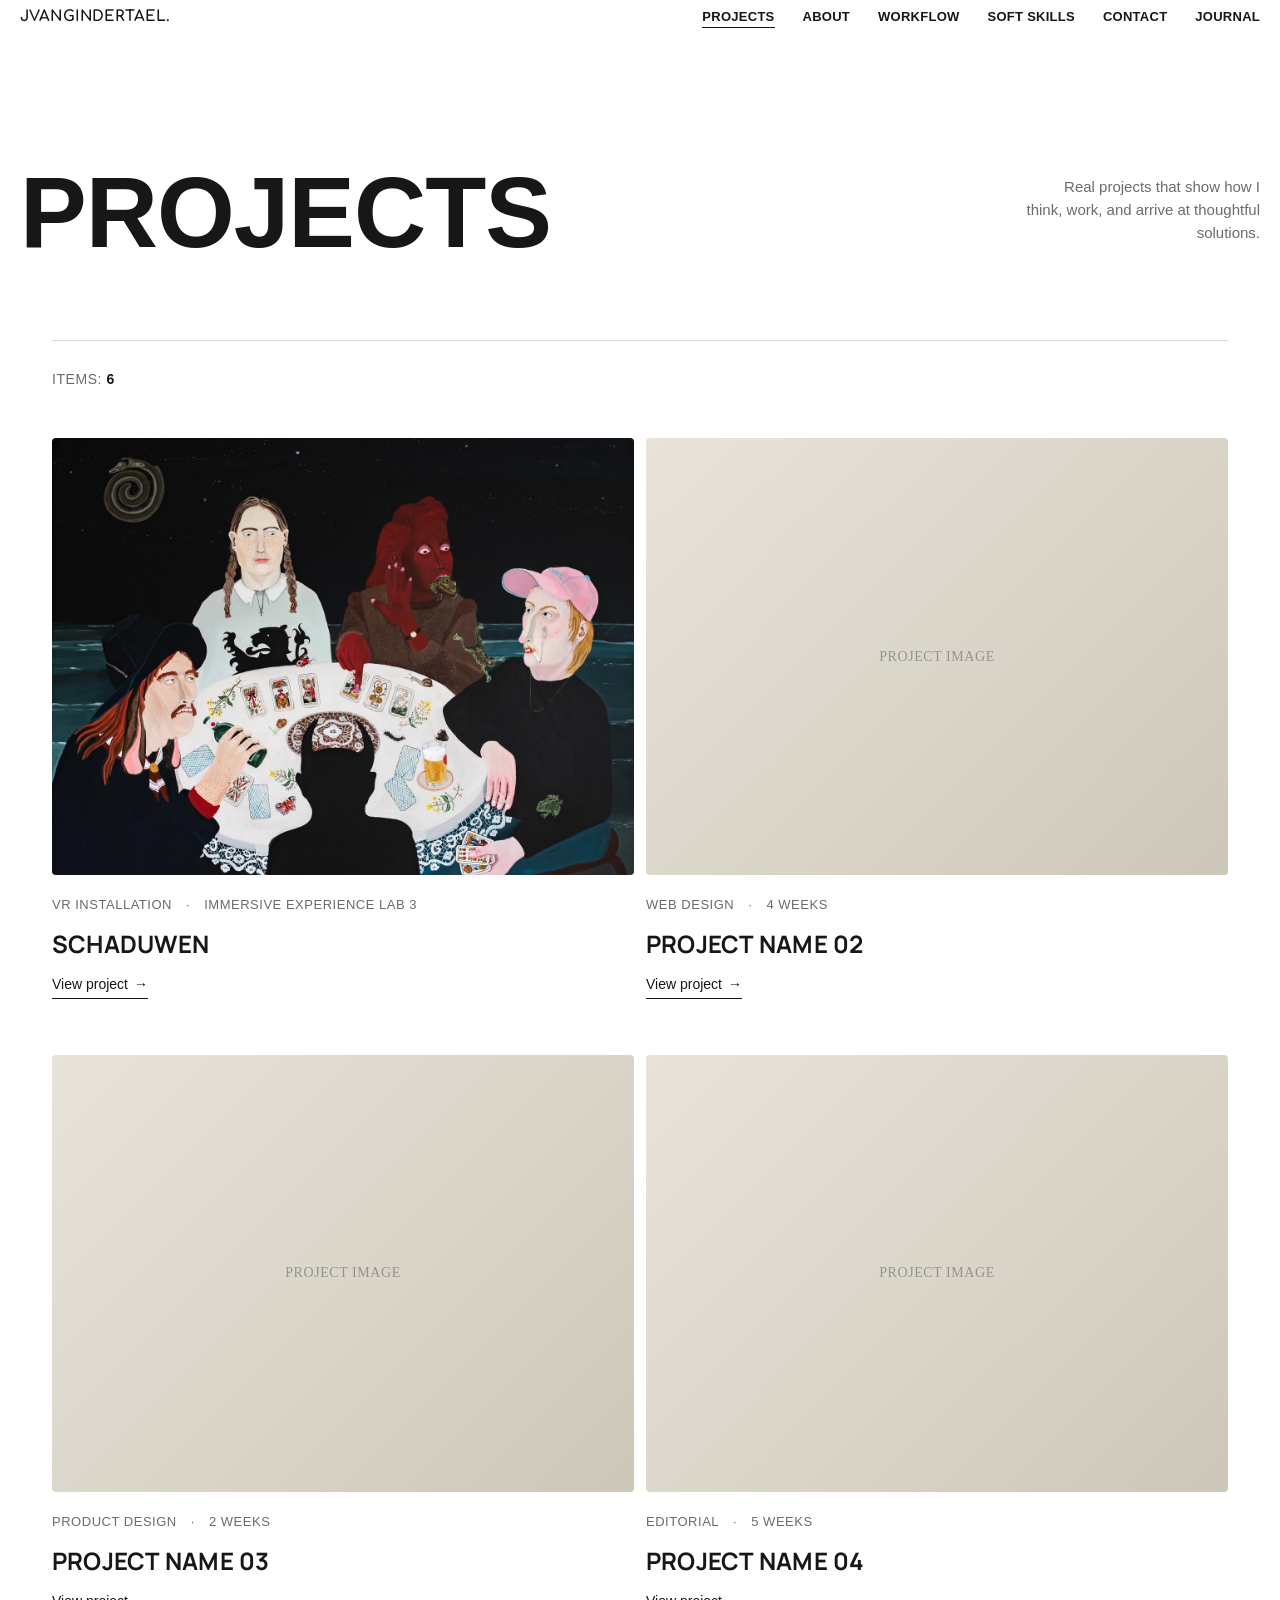
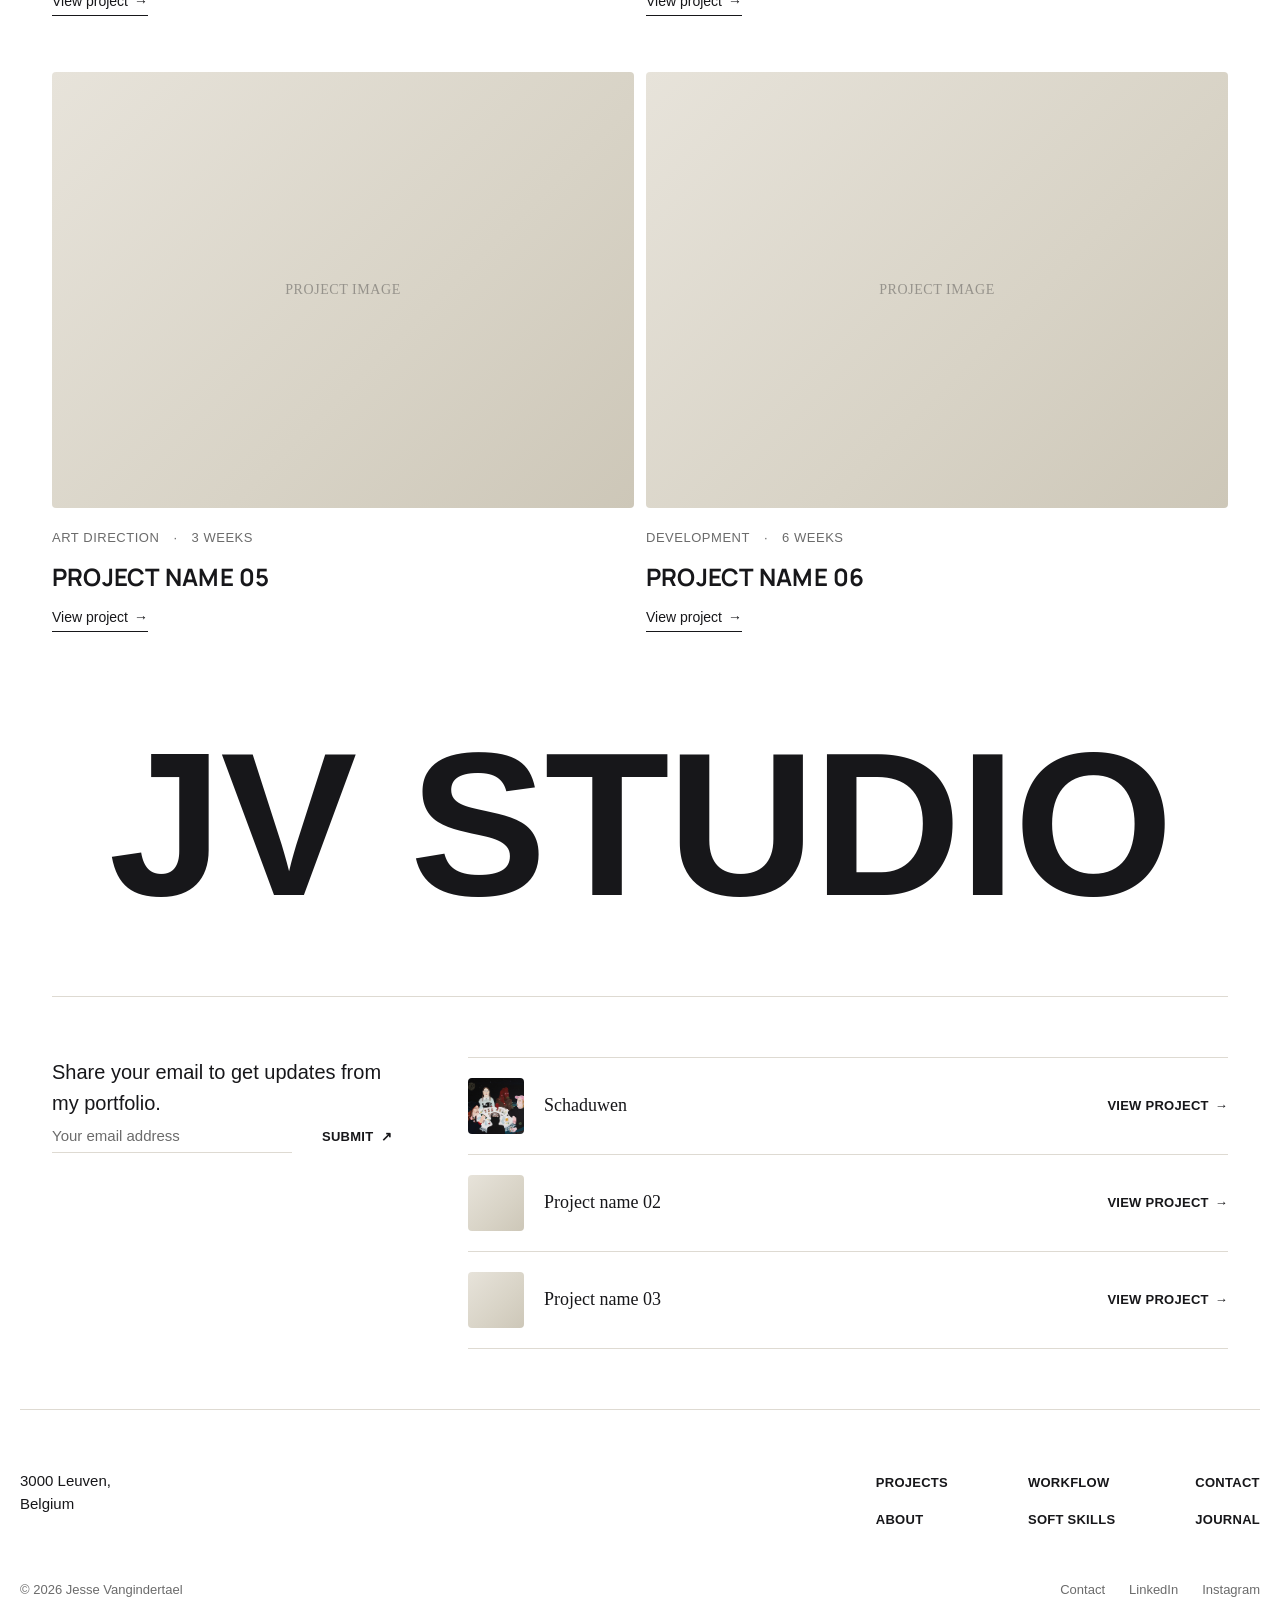
==== index.html @ 844e8ae2 "Cache-bust stylesheet link across all pages Nav, hero and the project section all already share the " ====
<!DOCTYPE html>
<html lang="en">
<head>
<meta charset="UTF-8">
<meta name="viewport" content="width=device-width, initial-scale=1.0">
<!-- Contentsquare tracking tag (heatmaps) -->
<script defer src="https://t.contentsquare.net/uxa/7b117db7269c8.js"></script>
<title>Jesse Vangindertael — Portfolio</title>
<meta name="description" content="Portfolio of Jesse Vangindertael — selected work, projects and collaborations.">
<link rel="preconnect" href="https://fonts.googleapis.com">
<link rel="preconnect" href="https://fonts.gstatic.com" crossorigin>
<link href="https://fonts.googleapis.com/css2?family=Comfortaa:wght@700&family=Manrope:wght@300;400;700&display=swap" rel="stylesheet">
<link rel="stylesheet" href="assets/css/style.css?v=2">
<link rel="icon" type="image/svg+xml" href="assets/img/favicon.svg">
</head>
<body>

<header class="site-header">
  <nav class="nav container">
    <a href="index.html" class="nav-logo">JVANGINDERTAEL.</a>
    <button class="nav-toggle" aria-label="Menu" aria-expanded="false">
      <span></span><span></span><span></span>
    </button>
    <ul class="nav-links">
      <li><a href="index.html" aria-current="page">Projects</a></li>
      <li><a href="about.html">About</a></li>
      <li><a href="workflow.html">Workflow</a></li>
      <li><a href="soft-skills.html">Soft skills</a></li>
      <li><a href="contact.html">Contact</a></li>
      <li><a href="journal.html">Journal</a></li>
    </ul>
  </nav>
</header>

<main>

  <section class="hero container">
    <div class="hero-row">
      <h1>Projects</h1>
      <p class="hero-side-text">Real projects that show how I think, work, and arrive at thoughtful solutions.</p>
    </div>
  </section>

  <section class="container">
    <div class="section-head">
      <p class="items-count">Items: <strong>6</strong></p>
    </div>

    <div class="project-grid">

      <a class="project-card" href="schaduwen.html">
        <div class="project-thumb"><img src="assets/img/projects/schaduwen.jpg" alt="Schaduwen — painting of four figures reading tarot cards at a table"><span class="project-view">View</span></div>
        <div class="project-meta"><span>VR installation</span><span>·</span><span>Immersive Experience Lab 3</span></div>
        <h3>Schaduwen</h3>
        <span class="project-link">View project</span>
      </a>

      <a class="project-card" href="#">
        <div class="project-thumb" data-label="Project image"><span class="project-view">View</span></div>
        <div class="project-meta"><span>Web design</span><span>·</span><span>4 weeks</span></div>
        <h3>Project name 02</h3>
        <span class="project-link">View project</span>
      </a>

      <a class="project-card" href="#">
        <div class="project-thumb" data-label="Project image"><span class="project-view">View</span></div>
        <div class="project-meta"><span>Product design</span><span>·</span><span>2 weeks</span></div>
        <h3>Project name 03</h3>
        <span class="project-link">View project</span>
      </a>

      <a class="project-card" href="#">
        <div class="project-thumb" data-label="Project image"><span class="project-view">View</span></div>
        <div class="project-meta"><span>Editorial</span><span>·</span><span>5 weeks</span></div>
        <h3>Project name 04</h3>
        <span class="project-link">View project</span>
      </a>

      <a class="project-card" href="#">
        <div class="project-thumb" data-label="Project image"><span class="project-view">View</span></div>
        <div class="project-meta"><span>Art direction</span><span>·</span><span>3 weeks</span></div>
        <h3>Project name 05</h3>
        <span class="project-link">View project</span>
      </a>

      <a class="project-card" href="#">
        <div class="project-thumb" data-label="Project image"><span class="project-view">View</span></div>
        <div class="project-meta"><span>Development</span><span>·</span><span>6 weeks</span></div>
        <h3>Project name 06</h3>
        <span class="project-link">View project</span>
      </a>

    </div>
  </section>

  <section class="container outro">
    <h2 class="outro-title">JV STUDIO</h2>
  </section>

  <section class="container">
    <div class="subscribe-row">
      <div class="subscribe-col">
        <p class="subscribe-text">Share your email to get updates from my portfolio.</p>
        <form class="subscribe-form">
          <input type="email" placeholder="Your email address" aria-label="Email address" required>
          <button type="submit">Submit <span aria-hidden="true">↗</span></button>
        </form>
      </div>

      <ul class="highlight-list">
        <li>
          <a href="schaduwen.html">
            <div class="highlight-thumb"><img src="assets/img/projects/schaduwen.jpg" alt="Schaduwen"></div>
            <span class="highlight-title">Schaduwen</span>
            <span class="highlight-link">View project <span aria-hidden="true">→</span></span>
          </a>
        </li>
        <li>
          <a href="#">
            <div class="highlight-thumb"></div>
            <span class="highlight-title">Project name 02</span>
            <span class="highlight-link">View project <span aria-hidden="true">→</span></span>
          </a>
        </li>
        <li>
          <a href="#">
            <div class="highlight-thumb"></div>
            <span class="highlight-title">Project name 03</span>
            <span class="highlight-link">View project <span aria-hidden="true">→</span></span>
          </a>
        </li>
      </ul>
    </div>
  </section>

</main>

<footer class="site-footer container">
  <div class="footer-top">
    <p class="address-block">3000 Leuven,<br>Belgium</p>
    <div class="footer-columns">
      <ul>
        <li><a href="index.html">Projects</a></li>
        <li><a href="about.html">About</a></li>
      </ul>
      <ul>
        <li><a href="workflow.html">Workflow</a></li>
        <li><a href="soft-skills.html">Soft skills</a></li>
      </ul>
      <ul>
        <li><a href="contact.html">Contact</a></li>
        <li><a href="journal.html">Journal</a></li>
      </ul>
    </div>
  </div>
  <div class="footer-row">
    <span>© 2026 Jesse Vangindertael</span>
    <ul class="footer-links">
      <li><a href="contact.html">Contact</a></li>
      <li><a href="#">LinkedIn</a></li>
      <li><a href="#">Instagram</a></li>
    </ul>
  </div>
</footer>

<script src="assets/js/main.js"></script>
</body>
</html>
---- assets/css/style.css ----
/* ============================================
   Jesse Vangindertael — Portfolio
   Editorial, minimal design system
   ============================================ */

:root {
  --bg: #ffffff;
  --bg-alt: #efece6;
  --fg: #17171a;
  --muted: #6b6b6b;
  --line: #dedad2;
  --accent: #c1502e;
  --container: 1240px;
  --gap: 24px;
  --serif: Georgia, 'Iowan Old Style', 'Palatino Linotype', 'Times New Roman', serif;
  --sans: -apple-system, BlinkMacSystemFont, 'Segoe UI', Roboto, Helvetica, Arial, sans-serif;
}

* { box-sizing: border-box; }

html { scroll-behavior: smooth; }

body {
  margin: 0;
  background: var(--bg);
  color: var(--fg);
  font-family: var(--sans);
  font-size: 16px;
  line-height: 1.55;
  -webkit-font-smoothing: antialiased;
}

img { max-width: 100%; display: block; }

a {
  color: inherit;
  text-decoration: none;
}

.container {
  max-width: var(--container);
  margin: 0 auto;
  padding: 0 32px;
}

/* ---------- Nav ---------- */

.site-header {
  position: sticky;
  top: 0;
  z-index: 50;
  background: rgba(255, 255, 255, 0.86);
  backdrop-filter: blur(8px);
}

.nav {
  display: flex;
  align-items: center;
  justify-content: space-between;
  padding: 4px 0 16px;
}

.nav-logo {
  font-family: 'Comfortaa', var(--sans);
  font-weight: 700;
  font-size: 15px;
  letter-spacing: 0.01em;
}

.nav-links {
  display: flex;
  gap: 28px;
  list-style: none;
  margin: 0;
  padding: 0;
}

.nav-links a {
  font-family: var(--sans);
  font-weight: 700;
  font-size: 13px;
  letter-spacing: 0.02em;
  text-transform: uppercase;
  position: relative;
  padding-bottom: 4px;
}

.nav-links a::after {
  content: '';
  position: absolute;
  left: 0;
  bottom: 0;
  width: 0;
  height: 1px;
  background: var(--fg);
  transition: width 0.25s ease;
}

.nav-links a:hover::after,
.nav-links a[aria-current="page"]::after {
  width: 100%;
}

.nav-toggle {
  display: none;
  background: none;
  border: none;
  cursor: pointer;
  padding: 8px;
}

.nav-toggle span {
  display: block;
  width: 22px;
  height: 1px;
  background: var(--fg);
  margin: 5px 0;
  transition: transform 0.25s ease, opacity 0.25s ease;
}

/* ---------- Hero ---------- */

.hero {
  padding: 120px 0 80px;
}

.hero-eyebrow {
  font-size: 13px;
  letter-spacing: 0.12em;
  text-transform: uppercase;
  color: var(--muted);
  margin: 0 0 20px;
}

.hero-row {
  display: flex;
  justify-content: space-between;
  align-items: flex-start;
  gap: 40px;
}

.hero h1 {
  font-family: var(--sans);
  font-weight: 800;
  font-size: clamp(48px, 9vw, 100px);
  line-height: 0.95;
  letter-spacing: -0.01em;
  text-transform: uppercase;
  margin: 0;
}

.hero-side-text {
  font-size: 15px;
  color: var(--muted);
  max-width: 28ch;
  text-align: right;
  margin: 10px 0 0;
  flex-shrink: 0;
}

/* ---------- Outro wordmark ---------- */

.outro {
  padding: 0 0 80px;
  text-align: center;
}

.outro-title {
  font-family: var(--sans);
  font-weight: 700;
  font-size: clamp(64px, 16vw, 230px);
  line-height: 0.9;
  letter-spacing: -0.01em;
  text-transform: uppercase;
  margin: 0;
  white-space: nowrap;
}

/* ---------- Section headings ---------- */

.section-head {
  display: flex;
  align-items: flex-end;
  justify-content: space-between;
  border-top: 1px solid var(--line);
  padding-top: 28px;
  margin: 0 0 48px;
}

.items-count {
  font-family: var(--sans);
  font-size: 14px;
  letter-spacing: 0.04em;
  text-transform: uppercase;
  color: var(--muted);
  margin: 0;
}

.items-count strong {
  color: var(--fg);
  font-weight: 700;
}

/* ---------- Project grid ---------- */

.project-grid {
  display: grid;
  grid-template-columns: repeat(2, 1fr);
  gap: 56px 12px;
  padding-bottom: 100px;
}

.project-card { display: block; }

.project-thumb {
  position: relative;
  aspect-ratio: 4 / 3;
  border-radius: 4px;
  overflow: hidden;
  background: linear-gradient(135deg, #e7e3da 0%, #d8d3c6 60%, #cdc7b8 100%);
  margin-bottom: 20px;
}

.project-thumb::after {
  content: attr(data-label);
  position: absolute;
  inset: 0;
  display: flex;
  align-items: center;
  justify-content: center;
  font-family: var(--serif);
  font-size: 14px;
  letter-spacing: 0.04em;
  color: rgba(23, 23, 26, 0.35);
  text-transform: uppercase;
  transition: opacity 0.3s ease;
}

.project-card:hover .project-thumb::after {
  opacity: 0;
}

.project-thumb img {
  width: 100%;
  height: 100%;
  object-fit: cover;
  filter: grayscale(0) blur(0px);
  transform: scale(1);
  transition: filter 0.5s ease, transform 0.6s ease;
}

.project-card:hover .project-thumb img {
  filter: grayscale(1) blur(6px);
  transform: scale(1.08);
}

.project-view {
  position: absolute;
  top: 50%;
  left: 50%;
  transform: translate(-50%, -50%);
  width: 76px;
  height: 76px;
  border-radius: 50%;
  background: #fff;
  color: var(--fg);
  display: flex;
  align-items: center;
  justify-content: center;
  font-family: var(--sans);
  font-size: 13px;
  font-weight: 400;
  letter-spacing: 0.06em;
  text-transform: uppercase;
  opacity: 0;
  transition: opacity 0.3s ease;
  pointer-events: none;
}

.project-card:hover .project-view {
  opacity: 1;
}

.project-meta {
  display: flex;
  gap: 14px;
  font-size: 13px;
  letter-spacing: 0.04em;
  text-transform: uppercase;
  color: var(--muted);
  margin-bottom: 10px;
}

.project-card h3 {
  font-family: 'Manrope', var(--sans);
  font-weight: 700;
  font-size: 24px;
  text-transform: uppercase;
  letter-spacing: 0.01em;
  margin: 0 0 10px;
}

.project-link {
  font-size: 14px;
  display: inline-flex;
  align-items: center;
  gap: 6px;
  border-bottom: 1px solid var(--fg);
  padding-bottom: 2px;
}

.project-link::after {
  content: '→';
  transition: transform 0.2s ease;
}

.project-card:hover .project-link::after { transform: translateX(4px); }

/* ---------- Buttons ---------- */

.btn {
  display: inline-flex;
  align-items: center;
  gap: 10px;
  font-size: 14px;
  letter-spacing: 0.03em;
  text-transform: uppercase;
  padding: 16px 28px;
  border: 1px solid var(--fg);
  border-radius: 999px;
  transition: background 0.2s ease, color 0.2s ease;
}

.btn:hover {
  background: var(--fg);
  color: var(--bg);
}

/* ---------- About page ---------- */

.about-grid {
  display: grid;
  grid-template-columns: 0.8fr 1.2fr;
  gap: 64px;
  padding: 80px 0 100px;
  align-items: start;
}

.about-photo {
  aspect-ratio: 3 / 4;
  border-radius: 4px;
  background: linear-gradient(160deg, #e7e3da 0%, #cdc7b8 100%);
  position: relative;
}

.about-photo::after {
  content: 'Portrait';
  position: absolute;
  inset: 0;
  display: flex;
  align-items: center;
  justify-content: center;
  font-family: var(--serif);
  color: rgba(23, 23, 26, 0.35);
  text-transform: uppercase;
  font-size: 14px;
  letter-spacing: 0.04em;
}

.about-copy h1 {
  font-family: var(--serif);
  font-weight: 400;
  font-size: clamp(32px, 4vw, 46px);
  margin: 0 0 24px;
}

.about-copy p {
  color: var(--muted);
  font-size: 17px;
  max-width: 58ch;
  margin: 0 0 20px;
}

.tag-list {
  display: flex;
  flex-wrap: wrap;
  gap: 10px;
  margin: 32px 0 0;
  padding: 0;
  list-style: none;
}

.tag-list li {
  font-size: 13px;
  letter-spacing: 0.03em;
  text-transform: uppercase;
  border: 1px solid var(--line);
  border-radius: 999px;
  padding: 8px 16px;
  color: var(--muted);
}

/* ---------- Contact page ---------- */

.contact-hero {
  padding: 120px 0 60px;
  border-bottom: 1px solid var(--line);
}

.contact-hero h1 {
  font-family: var(--serif);
  font-weight: 400;
  font-size: clamp(36px, 5vw, 64px);
  margin: 0 0 24px;
  max-width: 18ch;
}

.contact-email {
  font-family: var(--serif);
  font-size: clamp(24px, 3vw, 34px);
  border-bottom: 1px solid var(--fg);
  padding-bottom: 6px;
}

.contact-grid {
  display: grid;
  grid-template-columns: repeat(3, 1fr);
  gap: 40px;
  padding: 60px 0 100px;
}

.contact-block h4 {
  font-size: 13px;
  letter-spacing: 0.08em;
  text-transform: uppercase;
  color: var(--muted);
  margin: 0 0 14px;
}

.contact-block p,
.contact-block a {
  display: block;
  font-size: 16px;
  margin: 0 0 6px;
}

.contact-block a:hover { color: var(--accent); }

/* ---------- Generic content page ---------- */

.page-hero {
  padding: 120px 0 60px;
  border-bottom: 1px solid var(--line);
}

.page-hero h1 {
  font-family: var(--serif);
  font-weight: 400;
  font-size: clamp(36px, 5vw, 64px);
  margin: 0 0 20px;
  max-width: 18ch;
}

.page-intro {
  color: var(--muted);
  font-size: 17px;
  max-width: 60ch;
  margin: 0;
}

.page-body {
  padding: 60px 0 100px;
}

.page-body p {
  color: var(--muted);
  font-size: 17px;
  max-width: 58ch;
  margin: 0 0 20px;
}

.journal-list {
  list-style: none;
  margin: 40px 0 0;
  padding: 0;
}

.journal-list li {
  border-top: 1px solid var(--line);
  padding: 28px 0;
}

.journal-list li:last-child {
  border-bottom: 1px solid var(--line);
}

.journal-date {
  display: block;
  font-size: 13px;
  letter-spacing: 0.02em;
  text-transform: uppercase;
  color: var(--muted);
  margin-bottom: 8px;
}

.journal-entry-title {
  font-family: var(--serif);
  font-weight: 400;
  font-size: 20px;
  margin: 0 0 8px;
}

.journal-entry-text {
  color: var(--muted);
  font-size: 15px;
  max-width: 60ch;
  margin: 0;
}

/* ---------- Project detail page ---------- */

.project-detail-hero {
  padding: 120px 0 40px;
}

.project-back {
  display: inline-flex;
  align-items: center;
  gap: 6px;
  font-size: 13px;
  font-weight: 700;
  letter-spacing: 0.02em;
  text-transform: uppercase;
  color: var(--muted);
  margin-bottom: 32px;
}

.project-back:hover { color: var(--accent); }

.project-detail-hero h1 {
  font-family: var(--sans);
  font-weight: 800;
  text-transform: uppercase;
  letter-spacing: -0.01em;
  font-size: clamp(48px, 8vw, 96px);
  line-height: 0.95;
  margin: 0 0 20px;
  max-width: 18ch;
}

.project-detail-meta {
  display: flex;
  flex-wrap: wrap;
  gap: 14px;
  font-size: 13px;
  letter-spacing: 0.04em;
  text-transform: uppercase;
  color: var(--muted);
  margin-bottom: 24px;
}

.project-detail-intro {
  color: var(--muted);
  font-size: 17px;
  max-width: 62ch;
  margin: 0;
}

.video-section {
  padding: 0 0 100px;
}

.video-split {
  display: grid;
  grid-template-columns: 1fr 1fr;
  grid-template-areas:
    "video quote"
    "caption .";
  column-gap: 64px;
  row-gap: 20px;
}

.video-quote {
  grid-area: quote;
  display: flex;
  align-items: center;
  margin: 0;
  padding: 0;
  border: none;
}

.video-quote p {
  margin: 0;
  font-family: var(--sans);
  font-weight: 700;
  font-size: clamp(34px, 5.6vw, 84px);
  line-height: 1.08;
  letter-spacing: -0.01em;
  color: var(--fg);
}

.project-video {
  grid-area: video;
  position: relative;
  border-radius: 4px;
  overflow: hidden;
  background: #000;
}

.project-video video {
  width: 100%;
  display: block;
}

.video-caption {
  grid-area: caption;
  font-size: 13px;
  color: var(--muted);
  margin: 0;
  text-align: left;
}

/* ---------- Project process steps ---------- */

.process {
  padding: 100px 0 140px;
}

.process-eyebrow {
  font-size: 14px;
  letter-spacing: 0.12em;
  text-transform: uppercase;
  color: var(--muted);
  margin: 0 0 64px;
}

.process-grid {
  display: grid;
  grid-template-columns: repeat(5, 1fr);
}

.process-step {
  display: block;
  position: relative;
  padding: 56px 64px 70px 28px;
  border-right: 1px solid var(--line);
  color: var(--fg);
}

.process-step:last-child {
  border-right: none;
}

.process-number {
  display: block;
  font-family: var(--sans);
  font-weight: 800;
  font-size: 48px;
  color: var(--fg);
  line-height: 1;
  margin-bottom: 32px;
}

.process-step h3 {
  position: absolute;
  top: 56px;
  right: 14px;
  transform: rotate(180deg);
  writing-mode: vertical-rl;
  font-family: 'Manrope', var(--sans);
  font-weight: 300;
  font-size: 36px;
  letter-spacing: 0;
  white-space: nowrap;
  margin: 0;
}

.process-thumb {
  position: relative;
  width: 100%;
  margin: 0 auto;
  aspect-ratio: 4 / 3;
  border-radius: 4px;
  overflow: hidden;
  background: var(--line);
  opacity: 0;
  transition: opacity 0.3s ease;
}

.process-step:hover .process-thumb,
.process-step:focus-within .process-thumb {
  opacity: 1;
}

.process-thumb img {
  width: 100%;
  height: 100%;
  object-fit: cover;
  display: block;
}

.process-explain {
  display: flex;
  align-items: flex-end;
  height: 400px;
  overflow: hidden;
  padding-bottom: 28px;
  opacity: 0;
  transition: opacity 0.25s ease;
}

.process-explain p {
  margin: 0;
  font-size: 14px;
  line-height: 1.55;
  color: var(--fg);
}

.process-step:hover .process-explain,
.process-step:focus-within .process-explain {
  opacity: 1;
}

.process-number { transition: transform 0.2s ease; }
.process-step:hover .process-number { transform: translateX(4px); }

/* ---------- Footer ---------- */

.subscribe-row {
  border-top: 1px solid var(--line);
  padding: 60px 0;
  display: flex;
  flex-wrap: wrap;
  align-items: flex-start;
  justify-content: space-between;
  gap: 48px;
}

.subscribe-col {
  display: flex;
  flex-direction: column;
  min-width: 260px;
}

.address-block {
  font-size: 15px;
  color: var(--fg);
  line-height: 1.5;
  margin: 0;
}

.highlight-list {
  list-style: none;
  margin: 0;
  padding: 0;
  flex: 1;
  min-width: 320px;
  max-width: 760px;
}

.highlight-list li {
  border-top: 1px solid var(--line);
}

.highlight-list li:last-child {
  border-bottom: 1px solid var(--line);
}

.highlight-list a {
  display: flex;
  align-items: center;
  gap: 20px;
  padding: 20px 0;
}

.highlight-thumb {
  width: 56px;
  height: 56px;
  flex-shrink: 0;
  border-radius: 4px;
  background: linear-gradient(135deg, #e7e3da 0%, #d8d3c6 60%, #cdc7b8 100%);
  overflow: hidden;
}

.highlight-thumb img {
  width: 100%;
  height: 100%;
  object-fit: cover;
  display: block;
}

.highlight-title {
  font-family: var(--serif);
  font-size: 18px;
  flex: 1;
}

.highlight-link {
  font-size: 13px;
  font-weight: 700;
  letter-spacing: 0.02em;
  text-transform: uppercase;
  display: inline-flex;
  align-items: center;
  gap: 6px;
  white-space: nowrap;
}

.highlight-list a:hover .highlight-link { color: var(--accent); }

.subscribe-text {
  font-size: 20px;
  max-width: 32ch;
  margin: 0;
}

.subscribe-form {
  display: flex;
  align-items: center;
  gap: 24px;
}

.subscribe-form input {
  font-family: var(--sans);
  font-size: 15px;
  border: none;
  border-bottom: 1px solid var(--line);
  background: transparent;
  padding: 8px 0;
  width: 240px;
  outline: none;
}

.subscribe-form input::placeholder {
  color: var(--muted);
}

.subscribe-form input:focus {
  border-bottom-color: var(--fg);
}

.subscribe-form button {
  display: inline-flex;
  align-items: center;
  gap: 8px;
  font-family: var(--sans);
  font-weight: 700;
  font-size: 13px;
  letter-spacing: 0.02em;
  text-transform: uppercase;
  background: none;
  border: none;
  cursor: pointer;
  color: var(--fg);
  white-space: nowrap;
}

.site-footer {
  border-top: 1px solid var(--line);
  padding: 60px 0 40px;
}

.footer-top {
  display: flex;
  flex-wrap: wrap;
  justify-content: space-between;
  align-items: flex-start;
  gap: 48px;
  margin-bottom: 48px;
}

.footer-columns {
  display: grid;
  grid-template-columns: repeat(3, auto);
  gap: 16px 80px;
}

.footer-columns ul {
  list-style: none;
  margin: 0;
  padding: 0;
  display: flex;
  flex-direction: column;
  gap: 12px;
}

.footer-columns a {
  font-size: 13px;
  font-weight: 700;
  letter-spacing: 0.02em;
  text-transform: uppercase;
}

.footer-columns a:hover {
  color: var(--accent);
}

.footer-row {
  display: flex;
  align-items: center;
  justify-content: space-between;
  font-size: 13px;
  color: var(--muted);
}

.footer-links {
  display: flex;
  gap: 24px;
  list-style: none;
  margin: 0;
  padding: 0;
}

/* ---------- Responsive ---------- */

@media (max-width: 860px) {
  .nav-links { 
    position: fixed;
    top: 121px;
    left: 0;
    right: 0;
    background: var(--bg);
    flex-direction: column;
    gap: 0;
    border-bottom: 1px solid var(--line);
    max-height: 0;
    overflow: hidden;
    transition: max-height 0.3s ease;
  }

  .nav-links.open { max-height: 600px; }

  .nav-links li { border-top: 1px solid var(--line); }
  .nav-links li:first-child { border-top: none; }
  .nav-links a { display: block; padding: 18px 32px; }
  .nav-links a::after { display: none; }

  .nav-toggle { display: block; }

  .hero-row { flex-direction: column; align-items: flex-start; gap: 16px; }
  .hero-side-text { text-align: left; max-width: 100%; margin-top: 0; }

  .project-grid { grid-template-columns: 1fr; gap: 48px; }

  .subscribe-row { flex-direction: column; align-items: flex-start; }
  .subscribe-form { width: 100%; }
  .subscribe-form input { flex: 1; width: auto; }
  .highlight-list { width: 100%; max-width: none; }

  .footer-top { flex-direction: column; gap: 24px; }
  .footer-columns { grid-template-columns: repeat(2, auto); gap: 24px 48px; }
  .about-grid { grid-template-columns: 1fr; gap: 40px; }
  .process-grid { grid-template-columns: repeat(2, 1fr); border-top: none; column-gap: 32px; row-gap: 48px; }
  .video-split {
    grid-template-columns: 1fr;
    grid-template-areas: "video" "quote" "caption";
    gap: 24px;
  }
  .video-quote p { font-size: clamp(24px, 6vw, 36px); }
  .process-step { border-right: none; border-top: 1px solid var(--line); padding: 40px 0 0; margin-bottom: 0; }
  .process-step h3 {
    position: static;
    writing-mode: horizontal-tb;
    transform: none;
    font-size: 18px;
    margin: 0 0 4px;
  }
  .process-number { margin-bottom: 12px; }
  .process-explain { height: auto; min-height: 0; overflow: visible; opacity: 1; padding-bottom: 12px; }
  .contact-grid { grid-template-columns: 1fr 1fr; }
  .footer-row { flex-direction: column; gap: 16px; align-items: flex-start; }
}

@media (max-width: 560px) {
  .contact-grid { grid-template-columns: 1fr; }
  .hero { padding: 100px 0 60px; }
  .process-grid { grid-template-columns: 1fr; }
}
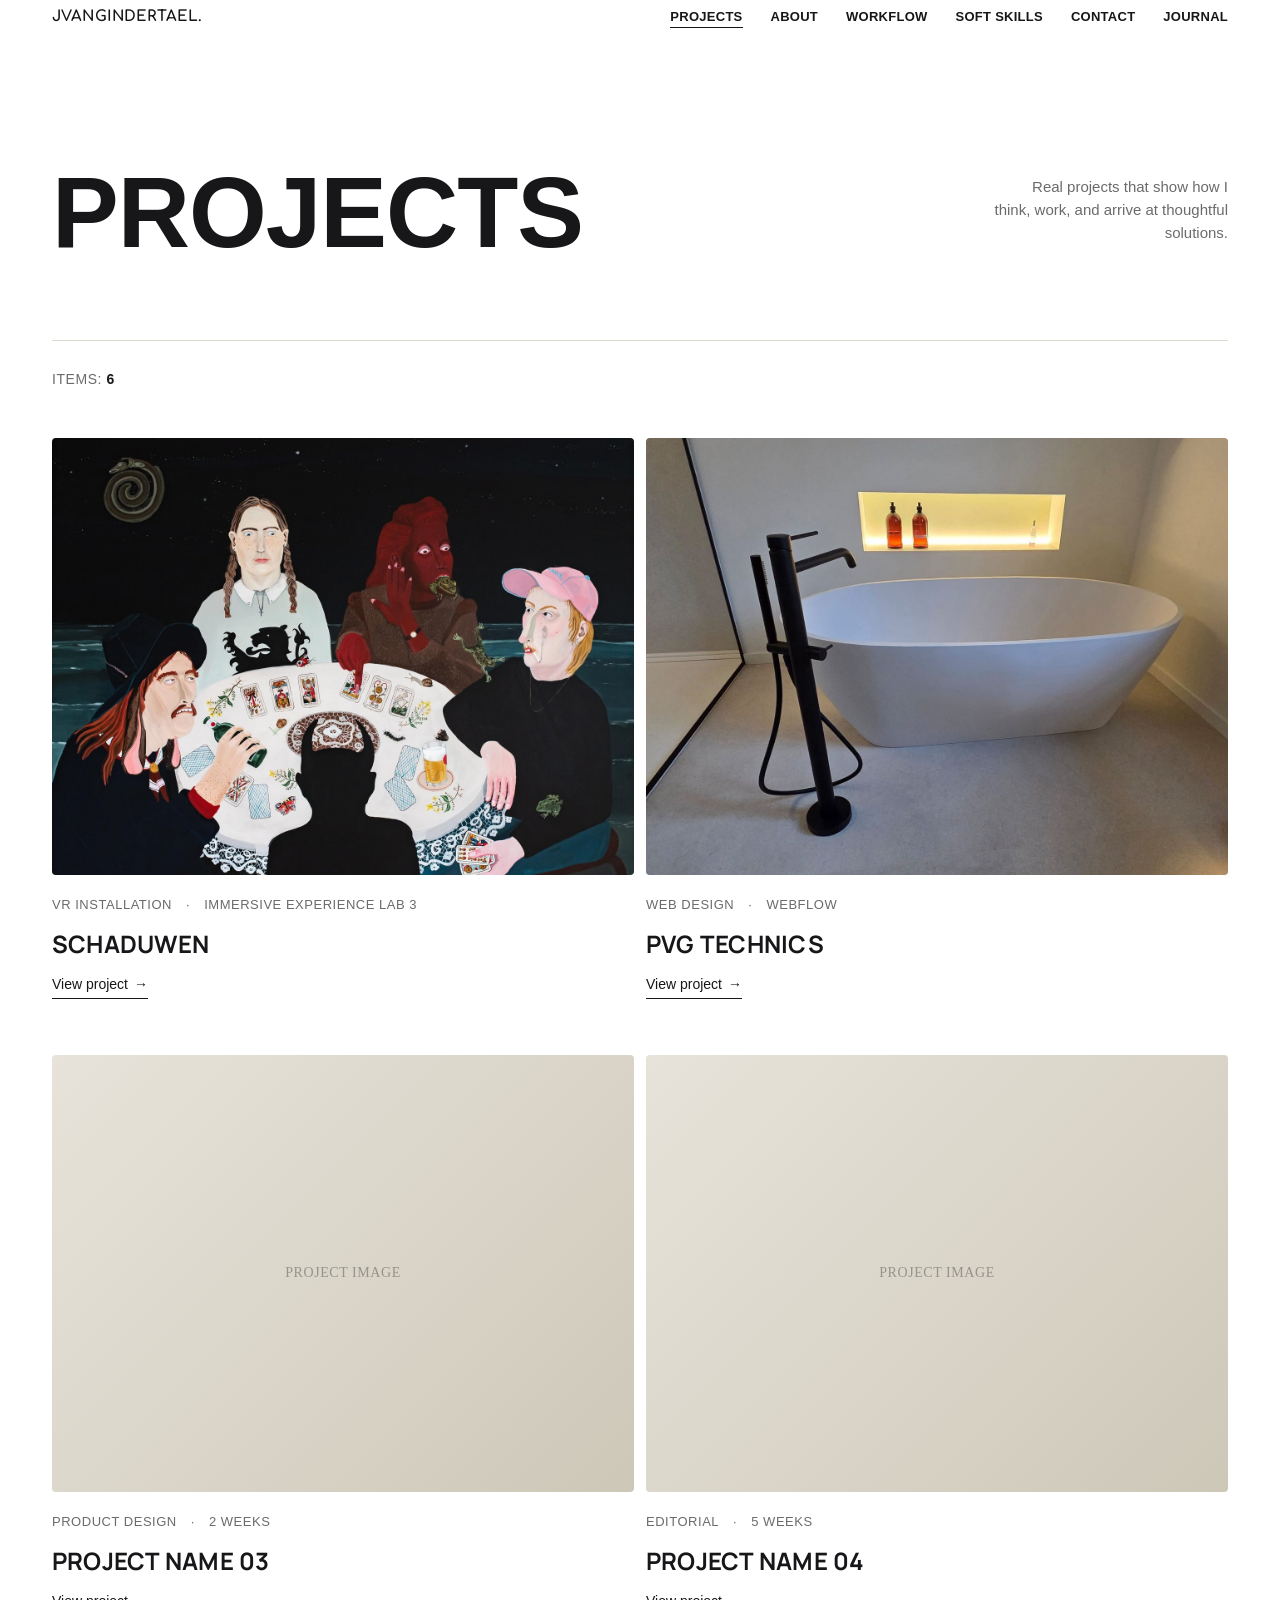
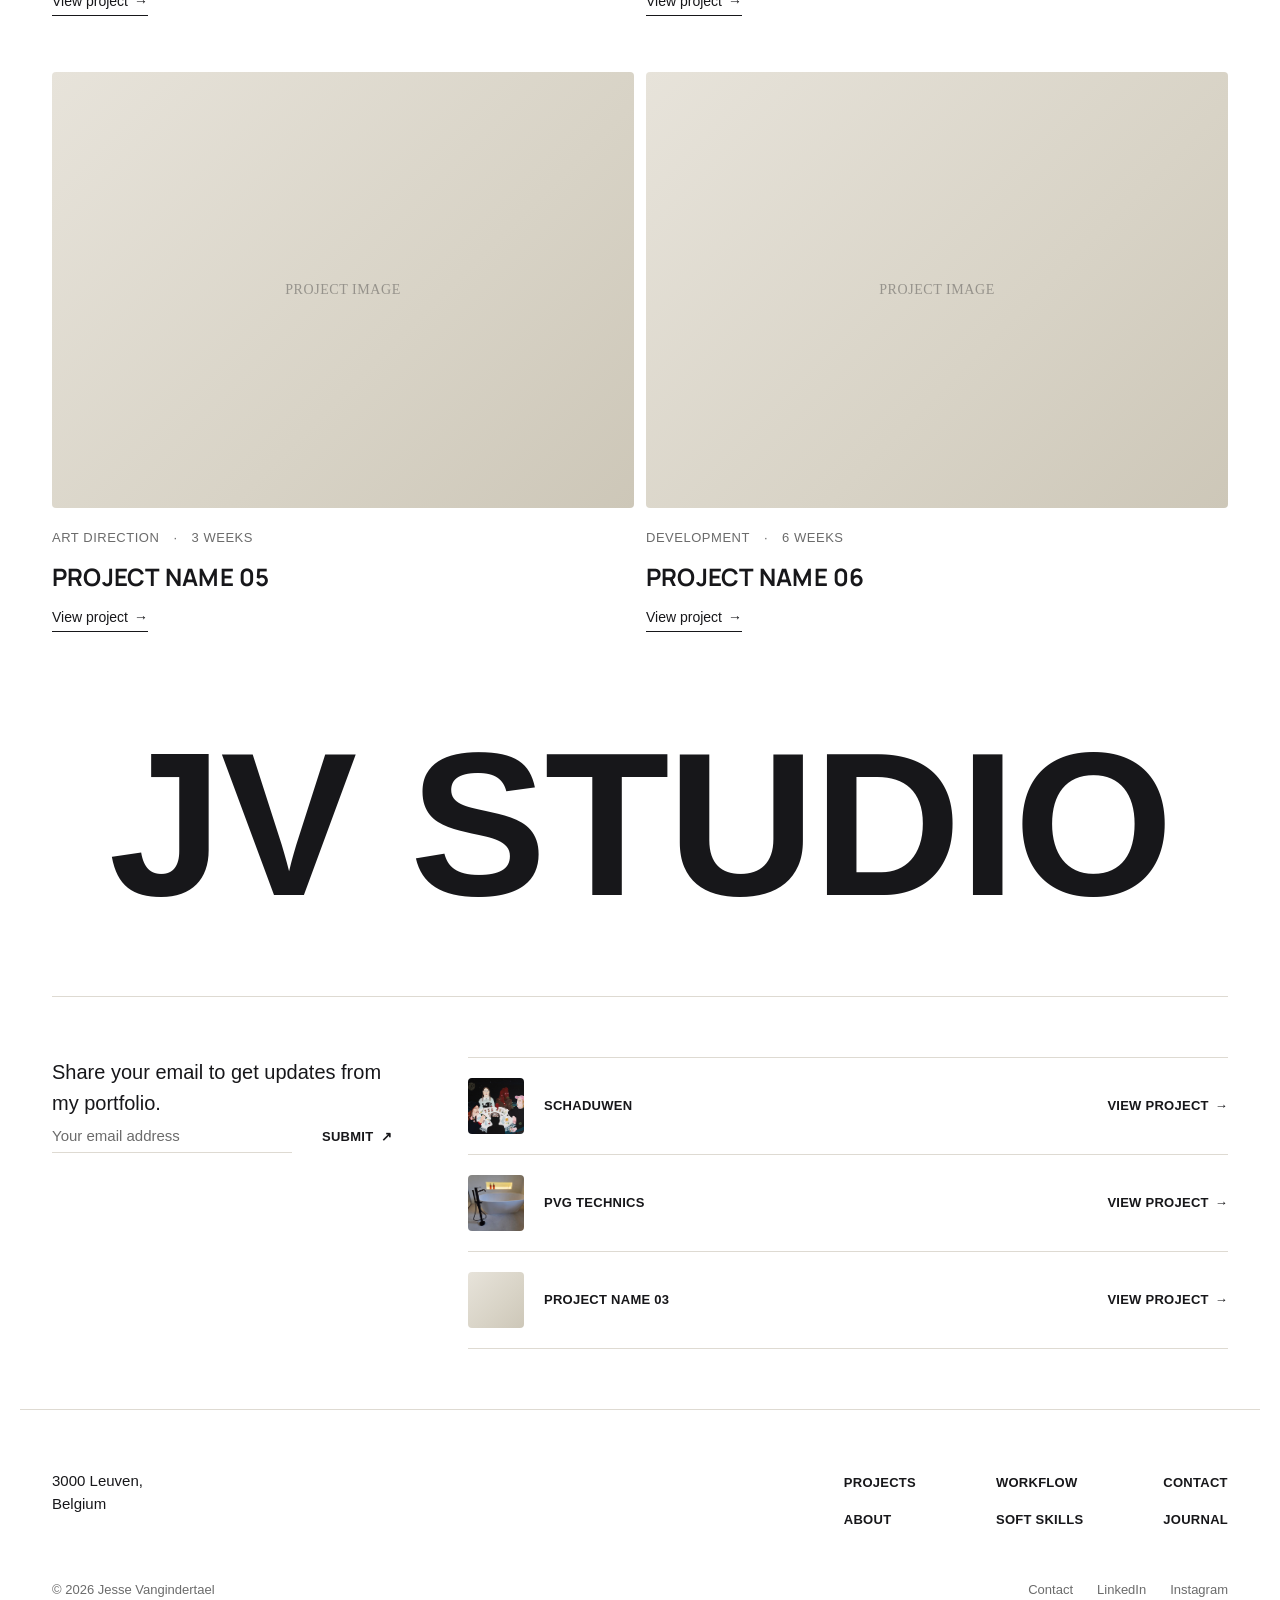
==== commit 43268d4c: "Add PVG Technics project page Second portfolio project: the Webflow website I designed and built for" ====
--- a/index.html
+++ b/index.html
@@ -55,10 +55,10 @@
         <span class="project-link">View project</span>
       </a>
 
-      <a class="project-card" href="#">
-        <div class="project-thumb" data-label="Project image"><span class="project-view">View</span></div>
-        <div class="project-meta"><span>Web design</span><span>·</span><span>4 weeks</span></div>
-        <h3>Project name 02</h3>
+      <a class="project-card" href="pvg-technics.html">
+        <div class="project-thumb"><img src="assets/img/projects/pvg-hero.jpg" alt="PVG Technics — bathroom renovation with freestanding bathtub"><span class="project-view">View</span></div>
+        <div class="project-meta"><span>Web design</span><span>·</span><span>Webflow</span></div>
+        <h3>PVG Technics</h3>
         <span class="project-link">View project</span>
       </a>
 
@@ -116,9 +116,9 @@
           </a>
         </li>
         <li>
-          <a href="#">
-            <div class="highlight-thumb"></div>
-            <span class="highlight-title">Project name 02</span>
+          <a href="pvg-technics.html">
+            <div class="highlight-thumb"><img src="assets/img/projects/pvg-hero.jpg" alt="PVG Technics"></div>
+            <span class="highlight-title">PVG Technics</span>
             <span class="highlight-link">View project <span aria-hidden="true">→</span></span>
           </a>
         </li>
--- a/assets/css/style.css
+++ b/assets/css/style.css
@@ -57,7 +57,8 @@
   display: flex;
   align-items: center;
   justify-content: space-between;
-  padding: 4px 0 16px;
+  padding-top: 4px;
+  padding-bottom: 16px;
 }
 
 .nav-logo {
@@ -121,7 +122,8 @@
 /* ---------- Hero ---------- */
 
 .hero {
-  padding: 120px 0 80px;
+  padding-top: 120px;
+  padding-bottom: 80px;
 }
 
 .hero-eyebrow {
@@ -161,7 +163,7 @@
 /* ---------- Outro wordmark ---------- */
 
 .outro {
-  padding: 0 0 80px;
+  padding-bottom: 80px;
   text-align: center;
 }
 
@@ -403,7 +405,8 @@
 /* ---------- Contact page ---------- */
 
 .contact-hero {
-  padding: 120px 0 60px;
+  padding-top: 120px;
+  padding-bottom: 60px;
   border-bottom: 1px solid var(--line);
 }
 
@@ -449,7 +452,8 @@
 /* ---------- Generic content page ---------- */
 
 .page-hero {
-  padding: 120px 0 60px;
+  padding-top: 120px;
+  padding-bottom: 60px;
   border-bottom: 1px solid var(--line);
 }
 
@@ -469,7 +473,8 @@
 }
 
 .page-body {
-  padding: 60px 0 100px;
+  padding-top: 60px;
+  padding-bottom: 100px;
 }
 
 .page-body p {
@@ -520,7 +525,8 @@
 /* ---------- Project detail page ---------- */
 
 .project-detail-hero {
-  padding: 120px 0 40px;
+  padding-top: 120px;
+  padding-bottom: 40px;
 }
 
 .project-back {
@@ -567,7 +573,7 @@
 }
 
 .video-section {
-  padding: 0 0 100px;
+  padding-bottom: 100px;
 }
 
 .video-split {
@@ -607,7 +613,8 @@
   background: #000;
 }
 
-.project-video video {
+.project-video video,
+.project-video img {
   width: 100%;
   display: block;
 }
@@ -620,10 +627,21 @@
   text-align: left;
 }
 
+.video-caption a {
+  color: inherit;
+  text-decoration: underline;
+  text-underline-offset: 2px;
+}
+
+.video-caption a:hover {
+  color: var(--fg);
+}
+
 /* ---------- Project process steps ---------- */
 
 .process {
-  padding: 100px 0 140px;
+  padding-top: 100px;
+  padding-bottom: 140px;
 }
 
 .process-eyebrow {
@@ -790,8 +808,11 @@
 }
 
 .highlight-title {
-  font-family: var(--serif);
-  font-size: 18px;
+  font-family: var(--sans);
+  font-weight: 700;
+  text-transform: uppercase;
+  font-size: 13px;
+  letter-spacing: 0.02em;
   flex: 1;
 }
 
@@ -857,7 +878,8 @@
 
 .site-footer {
   border-top: 1px solid var(--line);
-  padding: 60px 0 40px;
+  padding-top: 60px;
+  padding-bottom: 40px;
 }
 
 .footer-top {
@@ -973,6 +995,6 @@
 
 @media (max-width: 560px) {
   .contact-grid { grid-template-columns: 1fr; }
-  .hero { padding: 100px 0 60px; }
+  .hero { padding-top: 100px; padding-bottom: 60px; }
   .process-grid { grid-template-columns: 1fr; }
 }
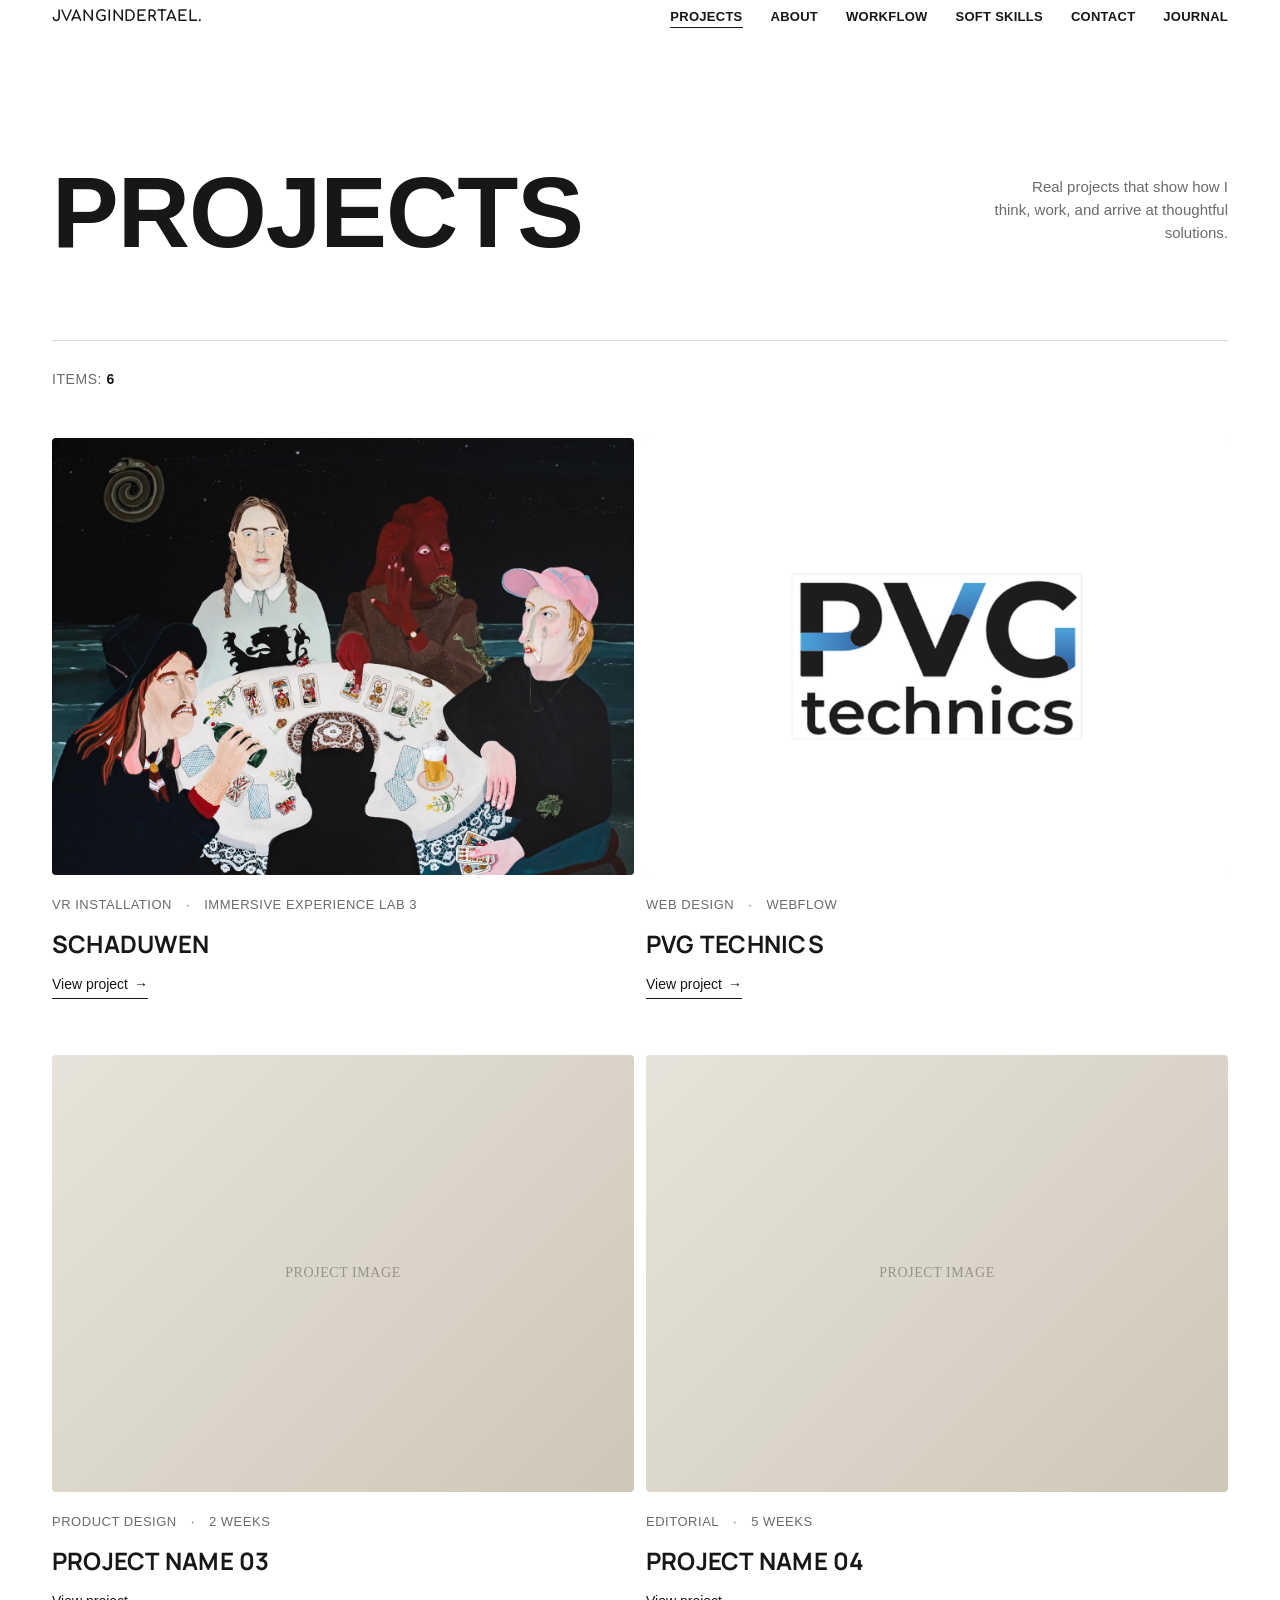
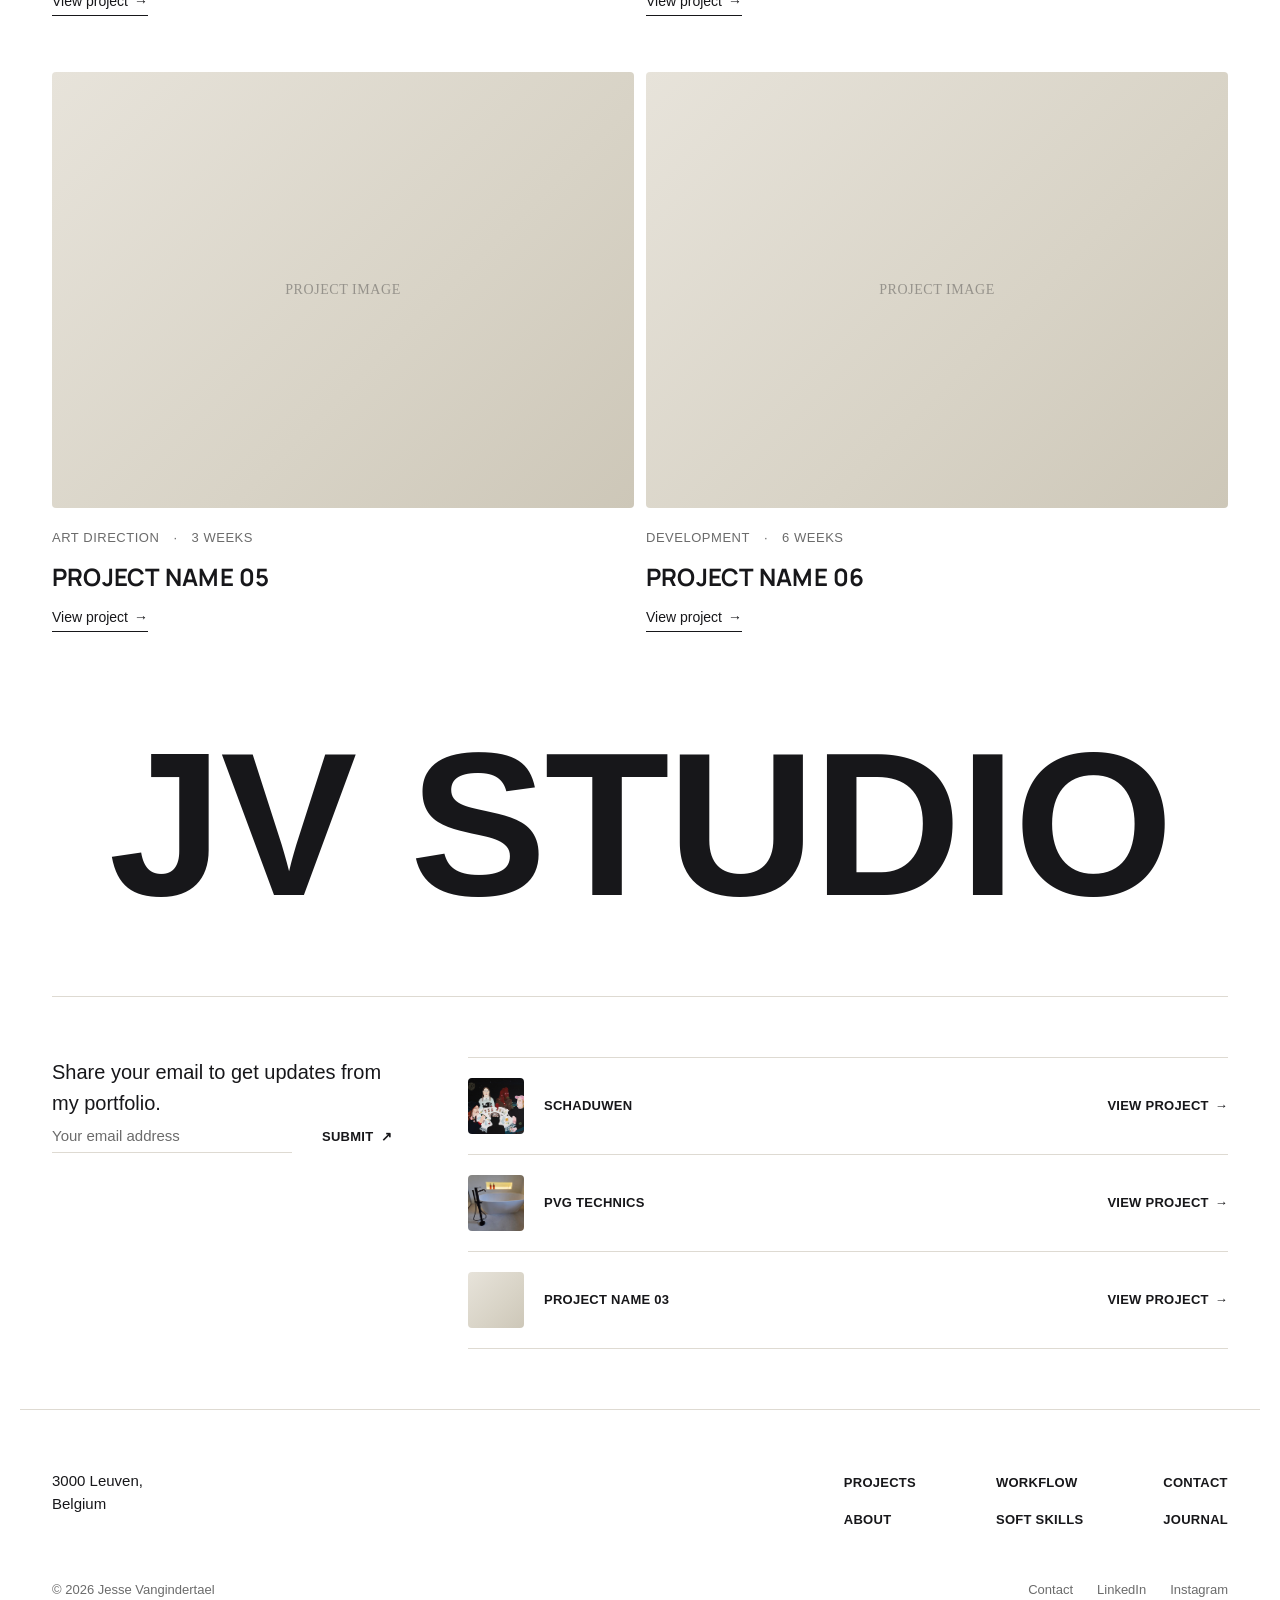
==== commit 5d299837: "Use PVG Technics logo as the homepage project thumbnail Composited the client's logo onto a clean wh" ====
--- a/index.html
+++ b/index.html
@@ -56,7 +56,7 @@
       </a>
 
       <a class="project-card" href="pvg-technics.html">
-        <div class="project-thumb"><img src="assets/img/projects/pvg-hero.jpg" alt="PVG Technics — bathroom renovation with freestanding bathtub"><span class="project-view">View</span></div>
+        <div class="project-thumb"><img src="assets/img/projects/pvg-logo.jpg" alt="PVG Technics logo"><span class="project-view">View</span></div>
         <div class="project-meta"><span>Web design</span><span>·</span><span>Webflow</span></div>
         <h3>PVG Technics</h3>
         <span class="project-link">View project</span>
--- a/assets/css/style.css
+++ b/assets/css/style.css
@@ -617,6 +617,11 @@
 .project-video img {
   width: 100%;
   display: block;
+}
+
+.project-video img {
+  height: 100%;
+  object-fit: cover;
 }
 
 .video-caption {
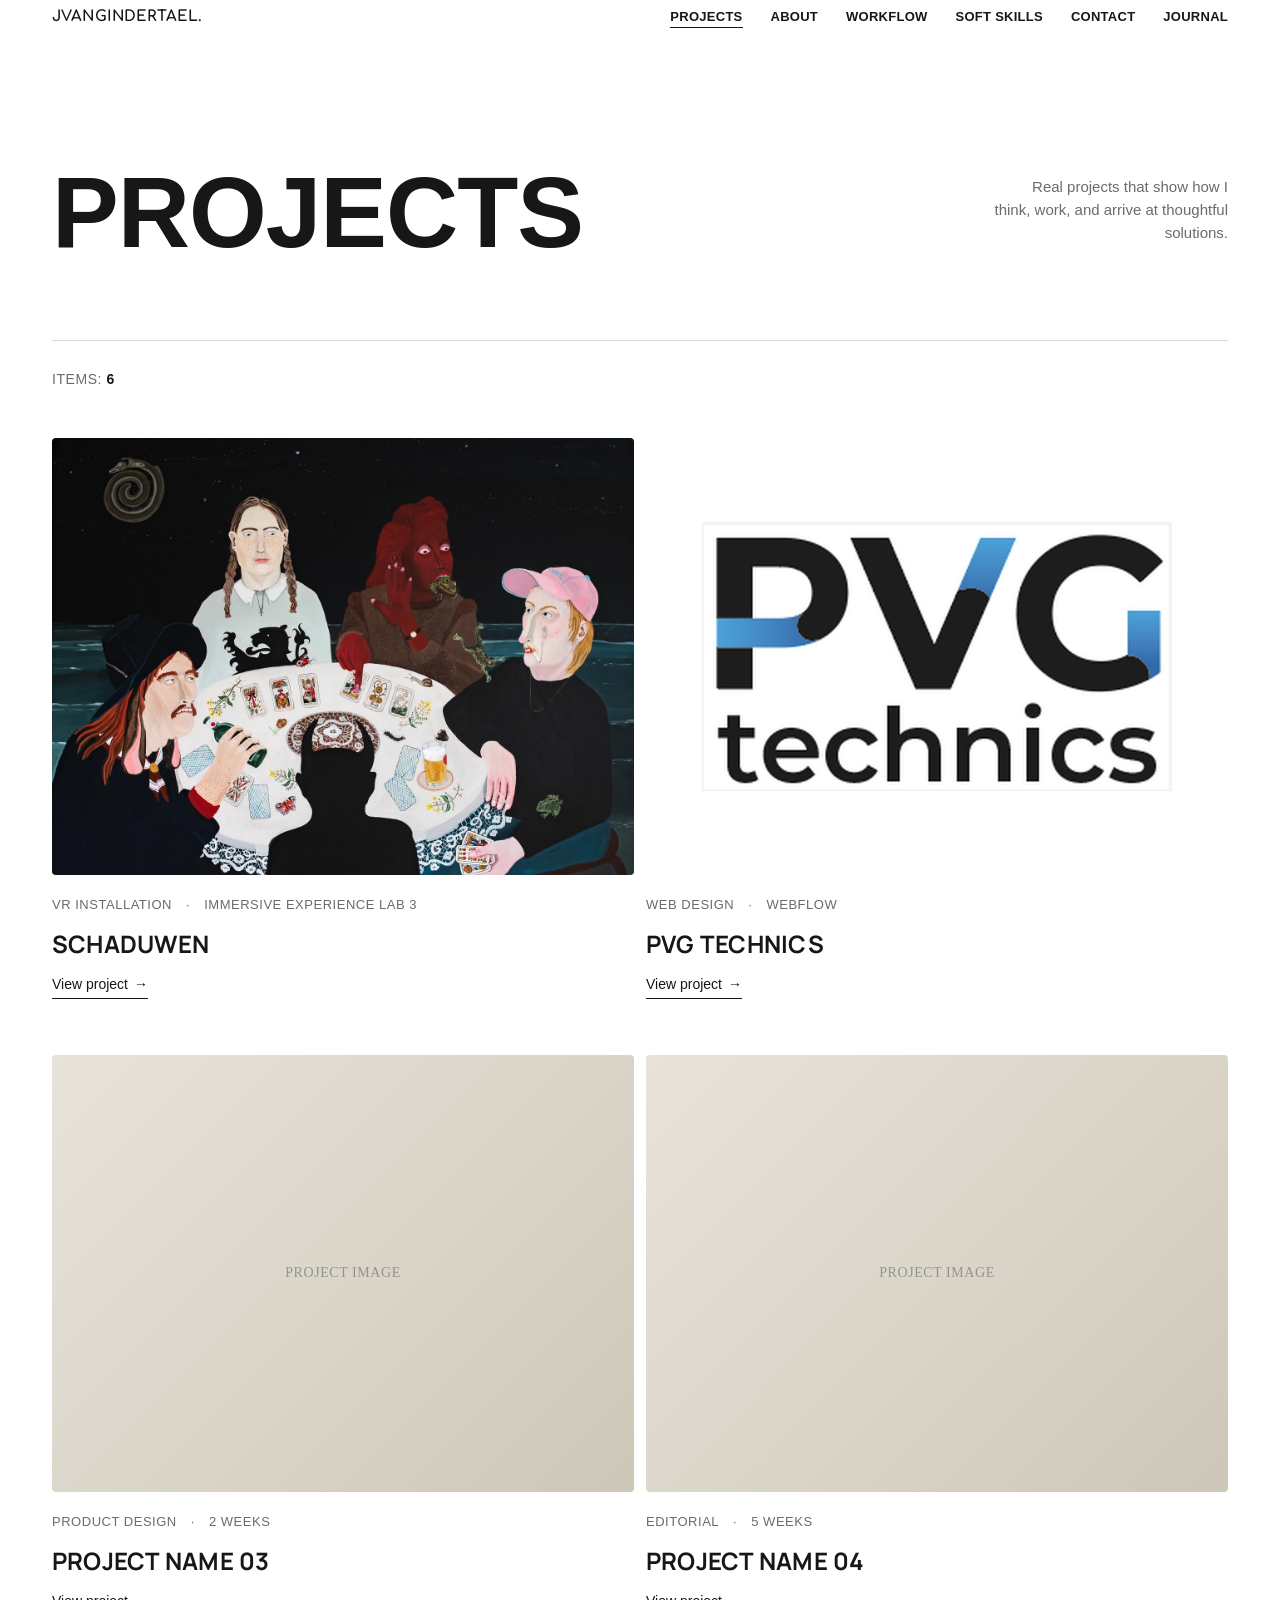
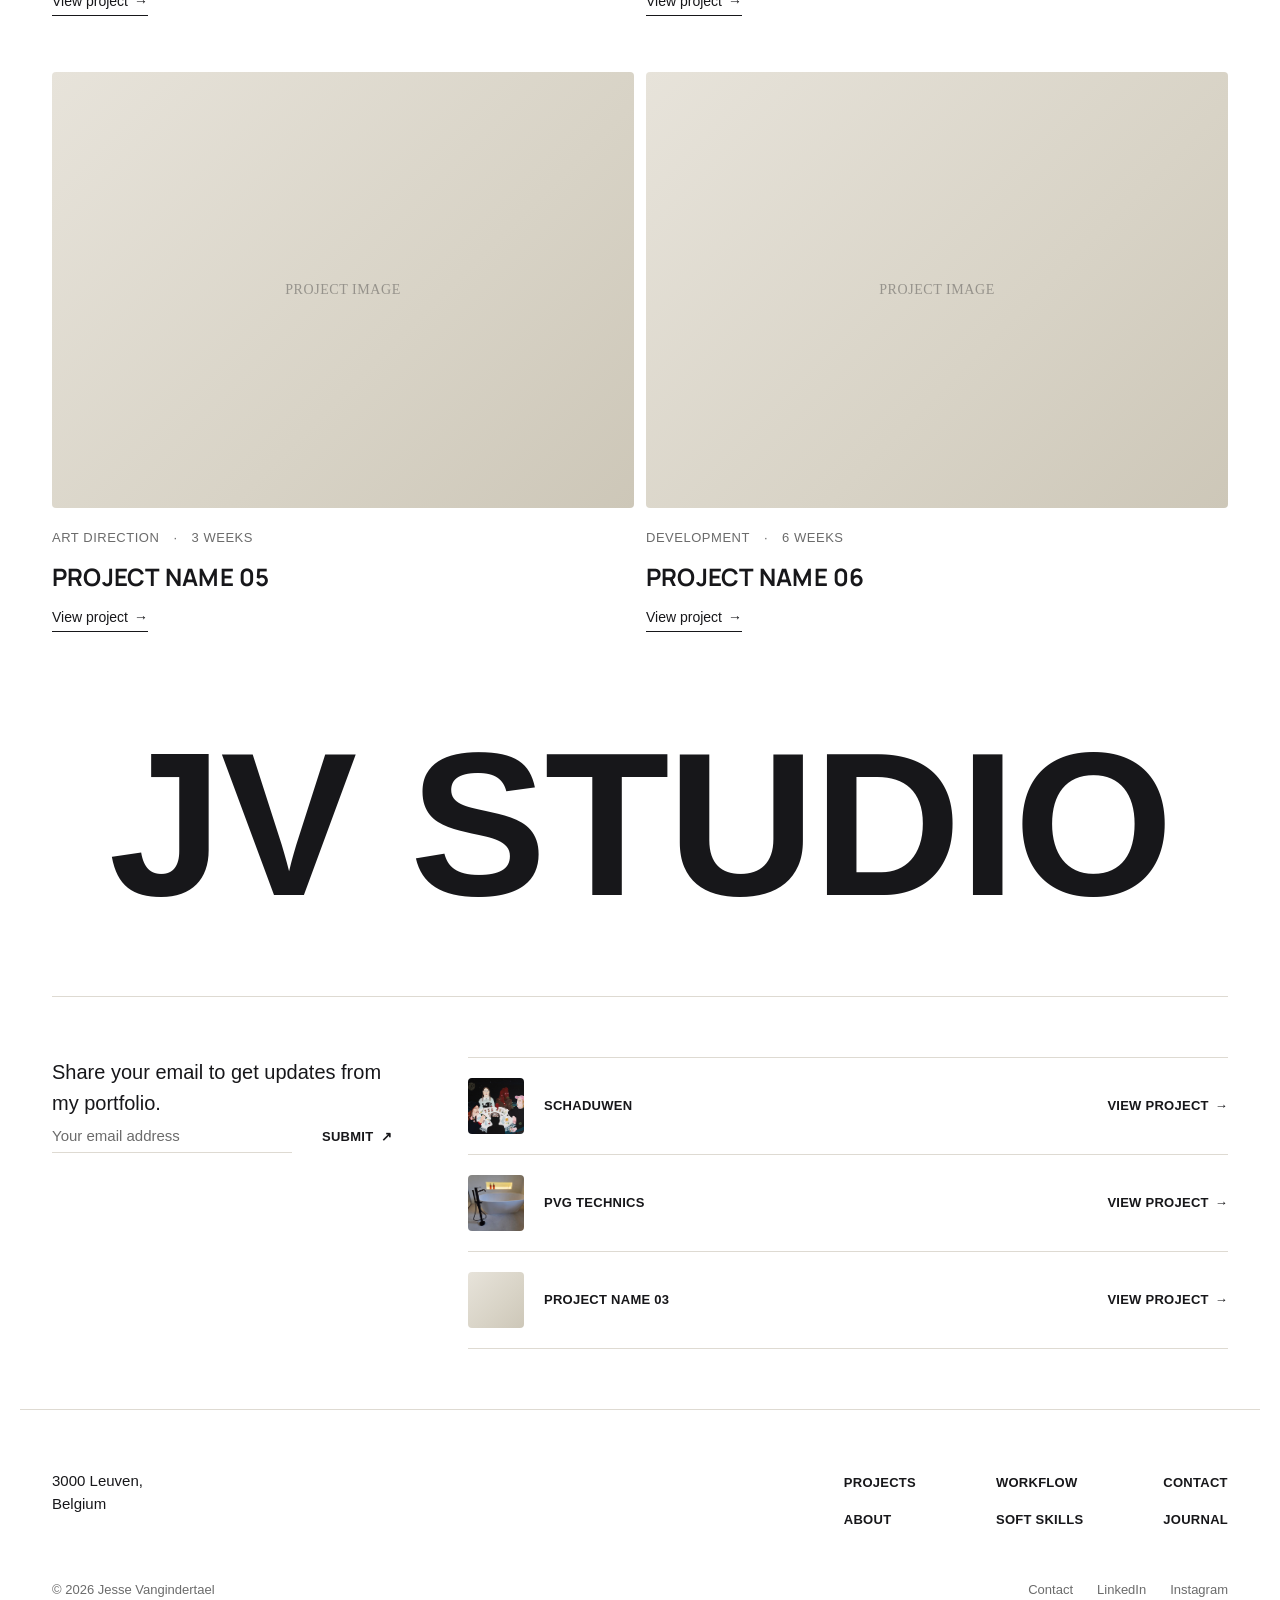
==== commit cf178cb4: "Fit PVG logo instead of cropping it on the homepage thumbnail Cover-fit cropping (used for photo thu" ====
--- a/index.html
+++ b/index.html
@@ -56,7 +56,7 @@
       </a>
 
       <a class="project-card" href="pvg-technics.html">
-        <div class="project-thumb"><img src="assets/img/projects/pvg-logo.jpg" alt="PVG Technics logo"><span class="project-view">View</span></div>
+        <div class="project-thumb is-logo"><img src="assets/img/projects/pvg-logo.jpg" alt="PVG Technics logo"><span class="project-view">View</span></div>
         <div class="project-meta"><span>Web design</span><span>·</span><span>Webflow</span></div>
         <h3>PVG Technics</h3>
         <span class="project-link">View project</span>
--- a/assets/css/style.css
+++ b/assets/css/style.css
@@ -249,6 +249,16 @@
   filter: grayscale(0) blur(0px);
   transform: scale(1);
   transition: filter 0.5s ease, transform 0.6s ease;
+}
+
+.project-thumb.is-logo {
+  background: #fff;
+}
+
+.project-thumb.is-logo img {
+  box-sizing: border-box;
+  object-fit: contain;
+  padding: 56px;
 }
 
 .project-card:hover .project-thumb img {
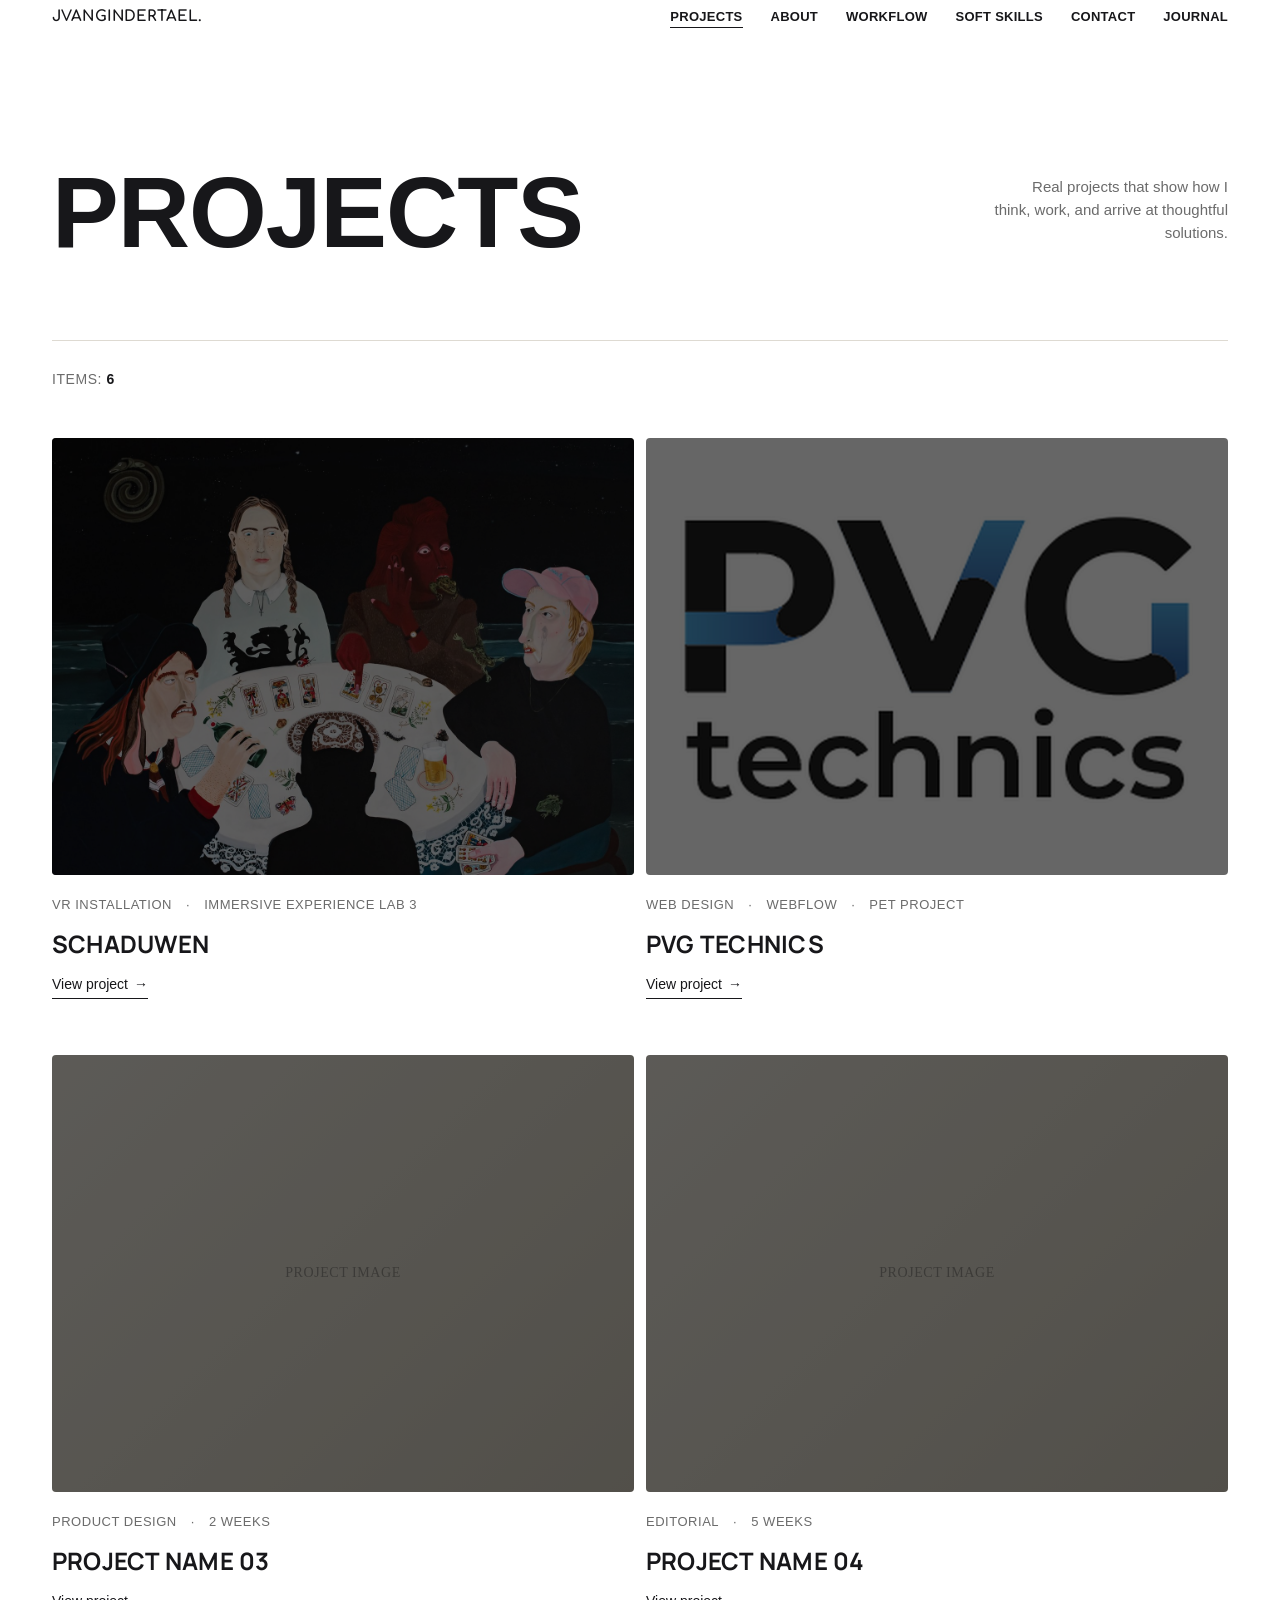
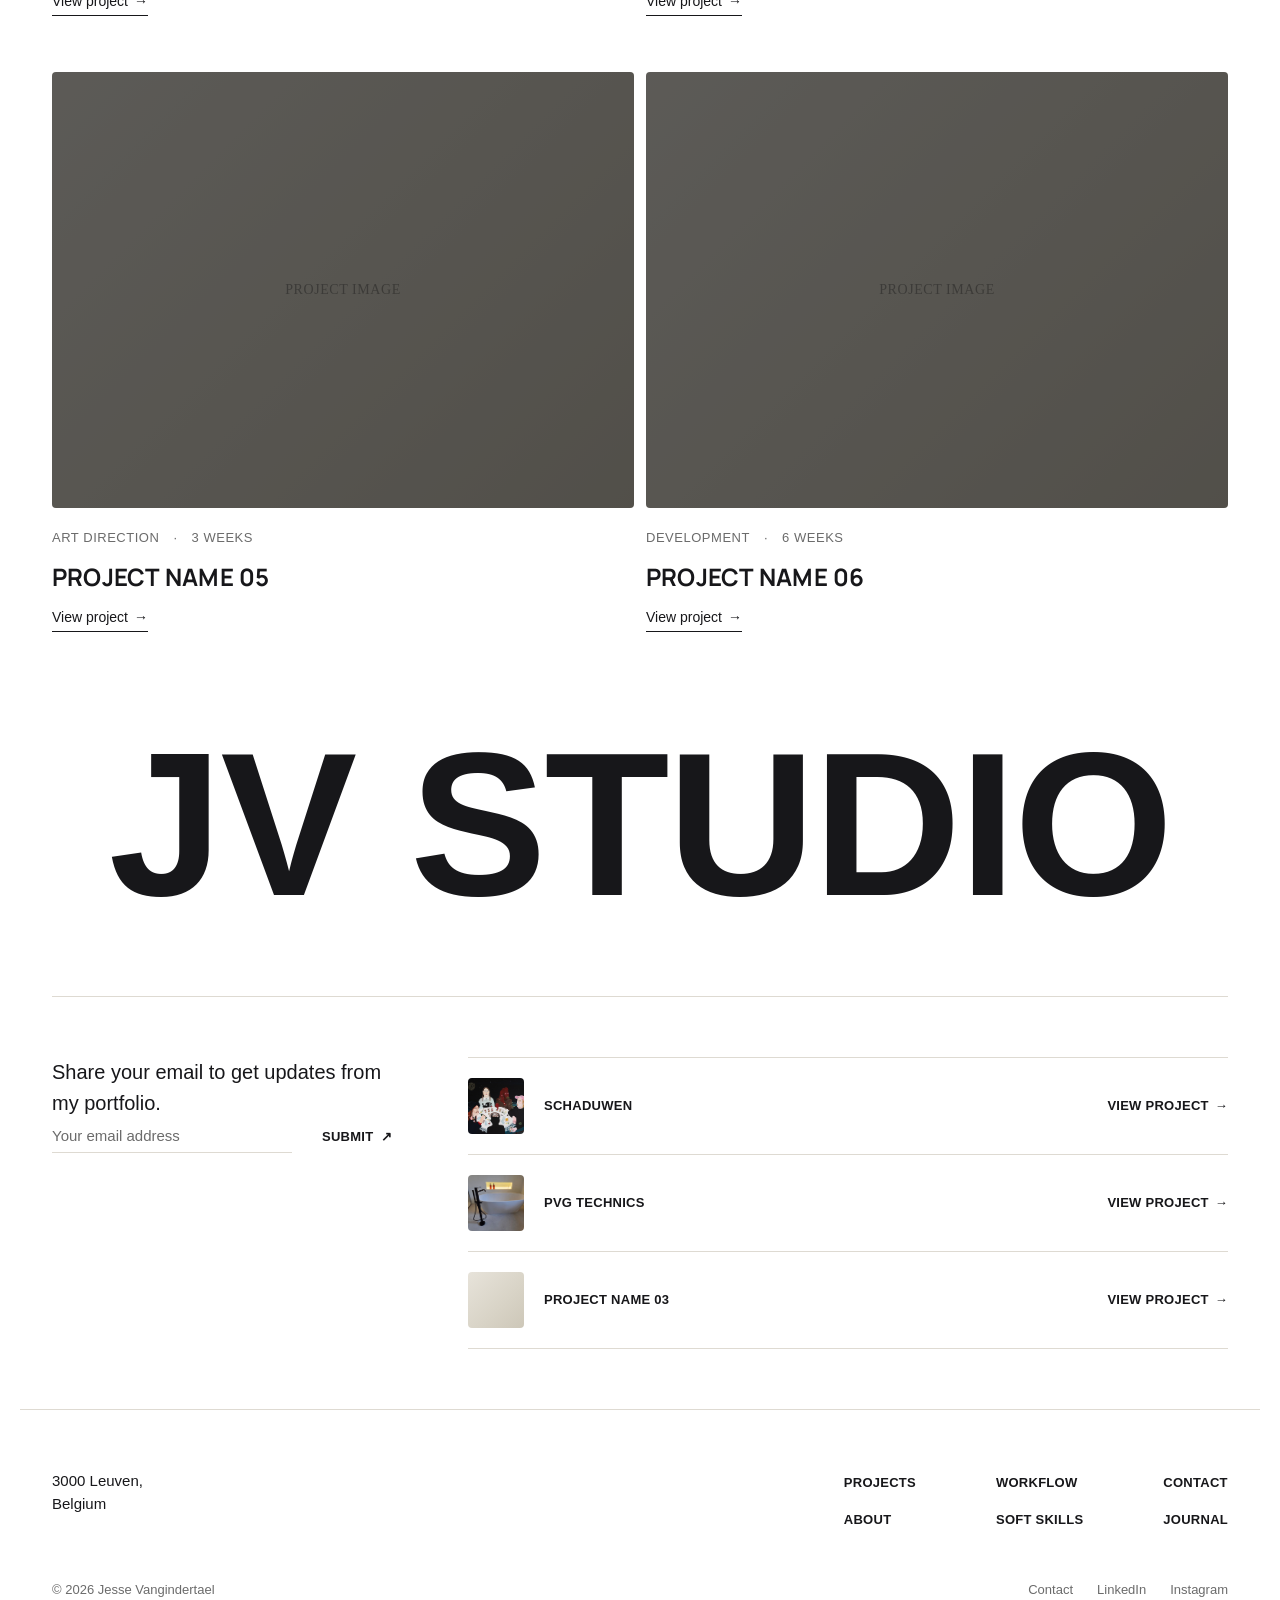
==== commit ff8bf424: "Tag PVG Technics as a pet project on the homepage Co-Authored-By: Claude Sonnet 5 <noreply@anthropic" ====
--- a/index.html
+++ b/index.html
@@ -57,7 +57,7 @@
 
       <a class="project-card" href="pvg-technics.html">
         <div class="project-thumb is-logo"><img src="assets/img/projects/pvg-logo.jpg" alt="PVG Technics logo"><span class="project-view">View</span></div>
-        <div class="project-meta"><span>Web design</span><span>·</span><span>Webflow</span></div>
+        <div class="project-meta"><span>Web design</span><span>·</span><span>Webflow</span><span>·</span><span>Pet project</span></div>
         <h3>PVG Technics</h3>
         <span class="project-link">View project</span>
       </a>
--- a/assets/css/style.css
+++ b/assets/css/style.css
@@ -242,6 +242,20 @@
   opacity: 0;
 }
 
+.project-thumb::before {
+  content: '';
+  position: absolute;
+  inset: 0;
+  background: rgba(0, 0, 0, 0.6);
+  transition: background 0.4s ease;
+  z-index: 1;
+  pointer-events: none;
+}
+
+.project-card:hover .project-thumb::before {
+  background: rgba(255, 255, 255, 0.85);
+}
+
 .project-thumb img {
   width: 100%;
   height: 100%;
@@ -258,7 +272,7 @@
 .project-thumb.is-logo img {
   box-sizing: border-box;
   object-fit: contain;
-  padding: 56px;
+  padding: 28px;
 }
 
 .project-card:hover .project-thumb img {
@@ -274,8 +288,8 @@
   width: 76px;
   height: 76px;
   border-radius: 50%;
-  background: #fff;
-  color: var(--fg);
+  background: #000;
+  color: #fff;
   display: flex;
   align-items: center;
   justify-content: center;
@@ -287,6 +301,7 @@
   opacity: 0;
   transition: opacity 0.3s ease;
   pointer-events: none;
+  z-index: 2;
 }
 
 .project-card:hover .project-view {
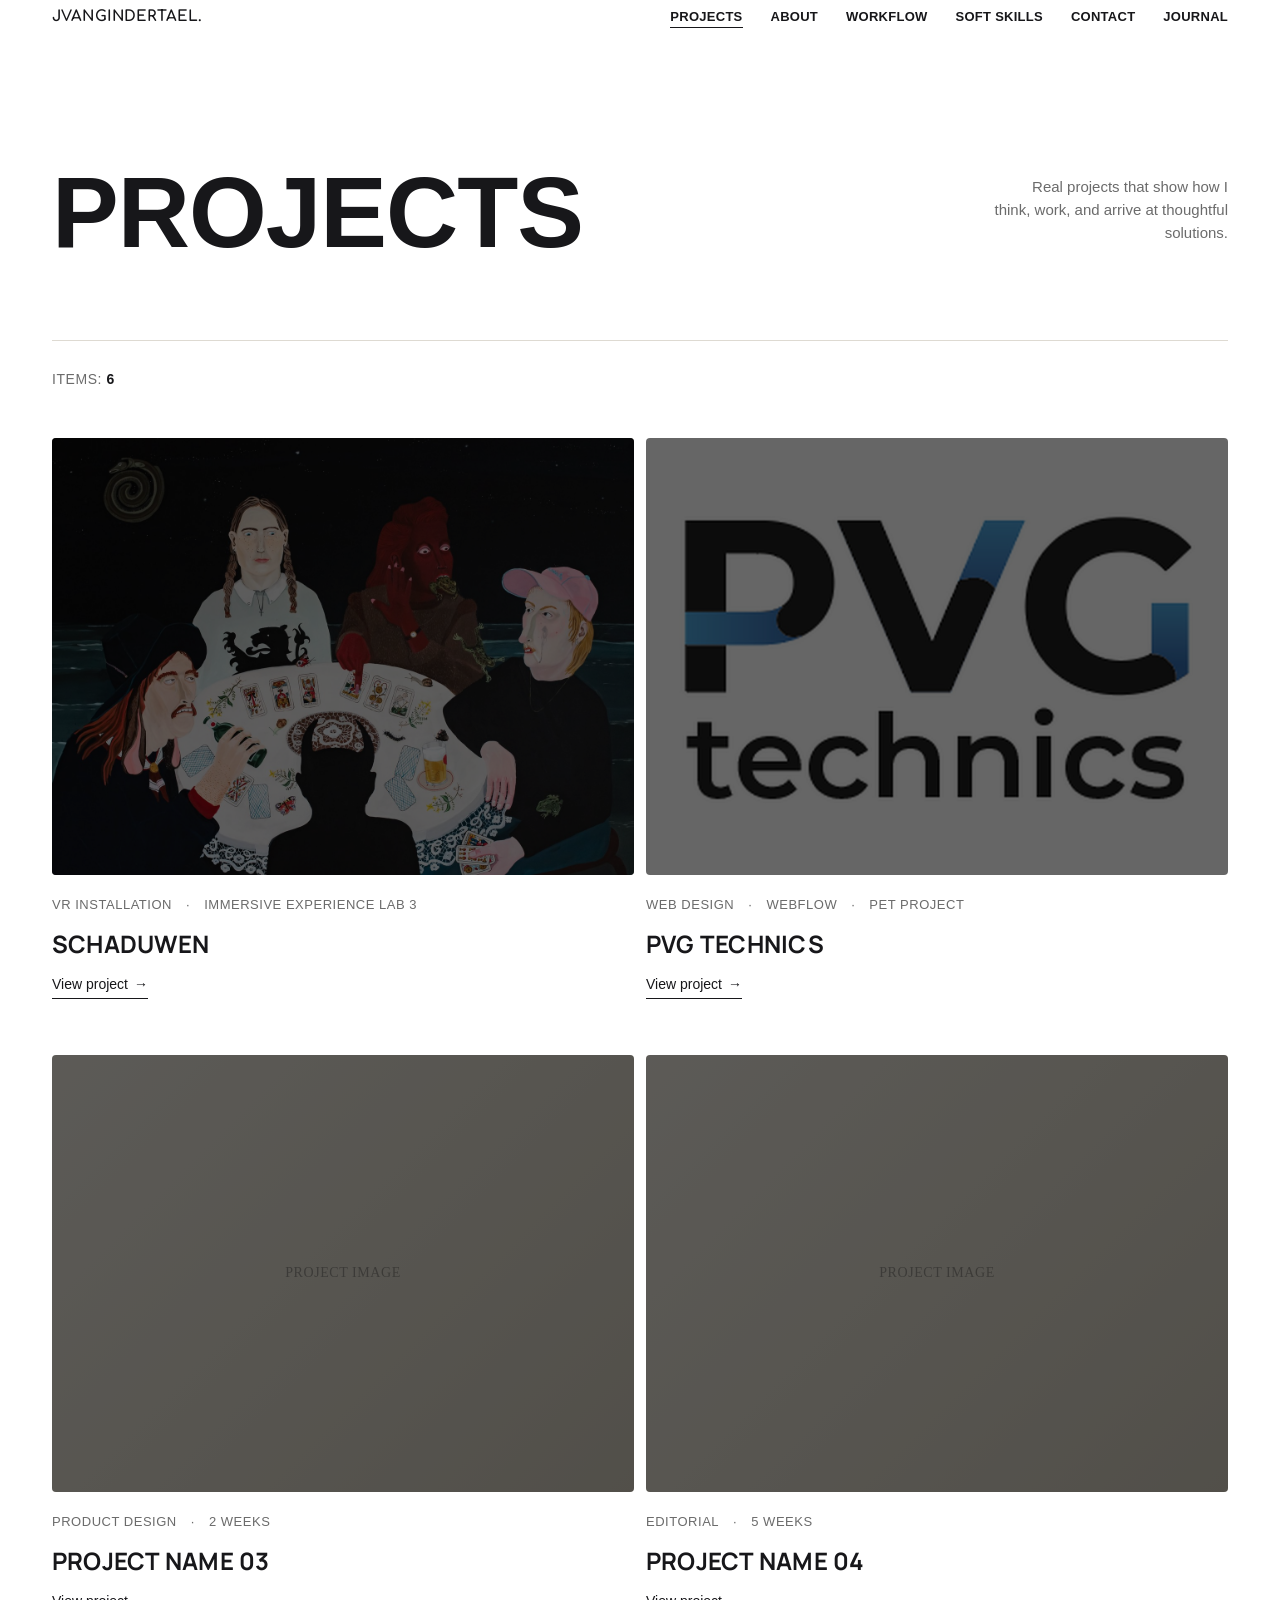
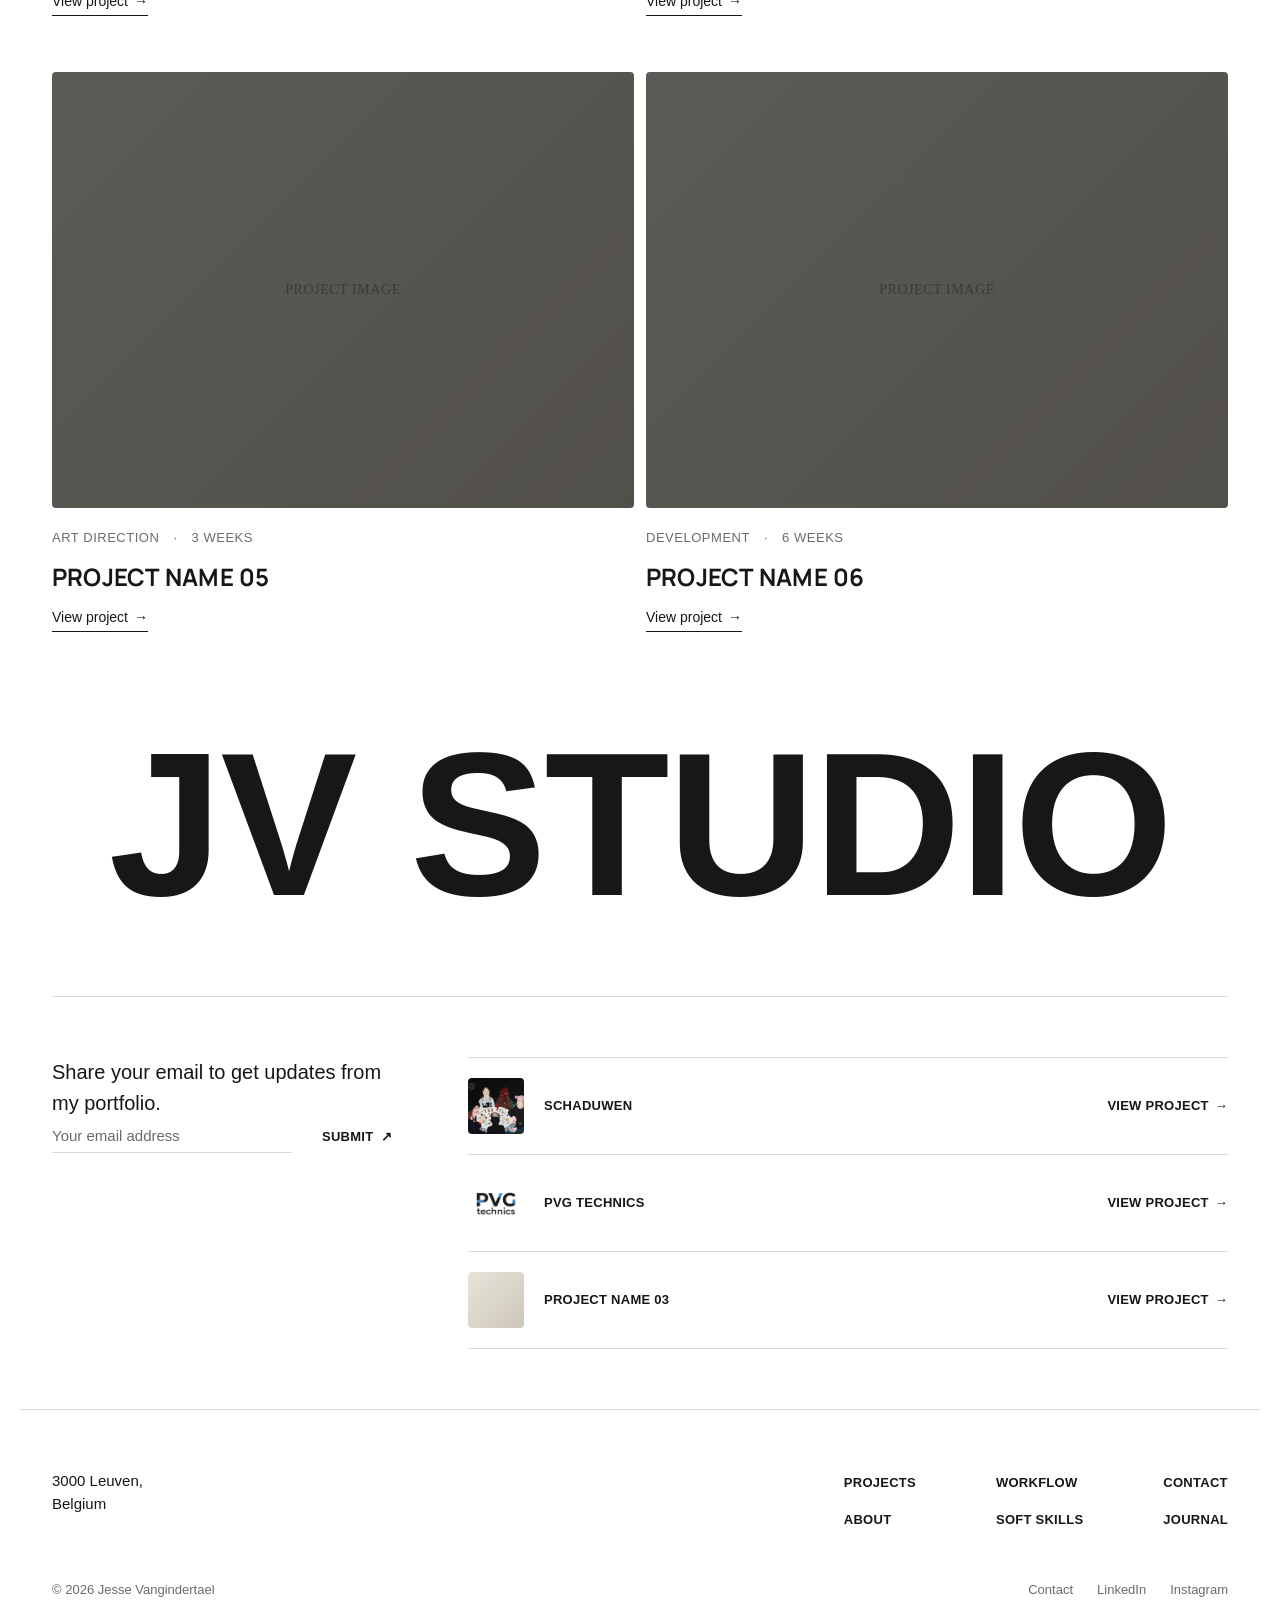
==== commit 7ad6efff: "Use PVG logo instead of hero photo in footer project highlights Co-Authored-By: Claude Sonnet 5 <nor" ====
--- a/index.html
+++ b/index.html
@@ -117,7 +117,7 @@
         </li>
         <li>
           <a href="pvg-technics.html">
-            <div class="highlight-thumb"><img src="assets/img/projects/pvg-hero.jpg" alt="PVG Technics"></div>
+            <div class="highlight-thumb is-logo"><img src="assets/img/projects/pvg-logo.jpg" alt="PVG Technics logo"></div>
             <span class="highlight-title">PVG Technics</span>
             <span class="highlight-link">View project <span aria-hidden="true">→</span></span>
           </a>
--- a/assets/css/style.css
+++ b/assets/css/style.css
@@ -273,6 +273,16 @@
   box-sizing: border-box;
   object-fit: contain;
   padding: 28px;
+}
+
+.highlight-thumb.is-logo {
+  background: #fff;
+}
+
+.highlight-thumb.is-logo img {
+  box-sizing: border-box;
+  object-fit: contain;
+  padding: 8px;
 }
 
 .project-card:hover .project-thumb img {
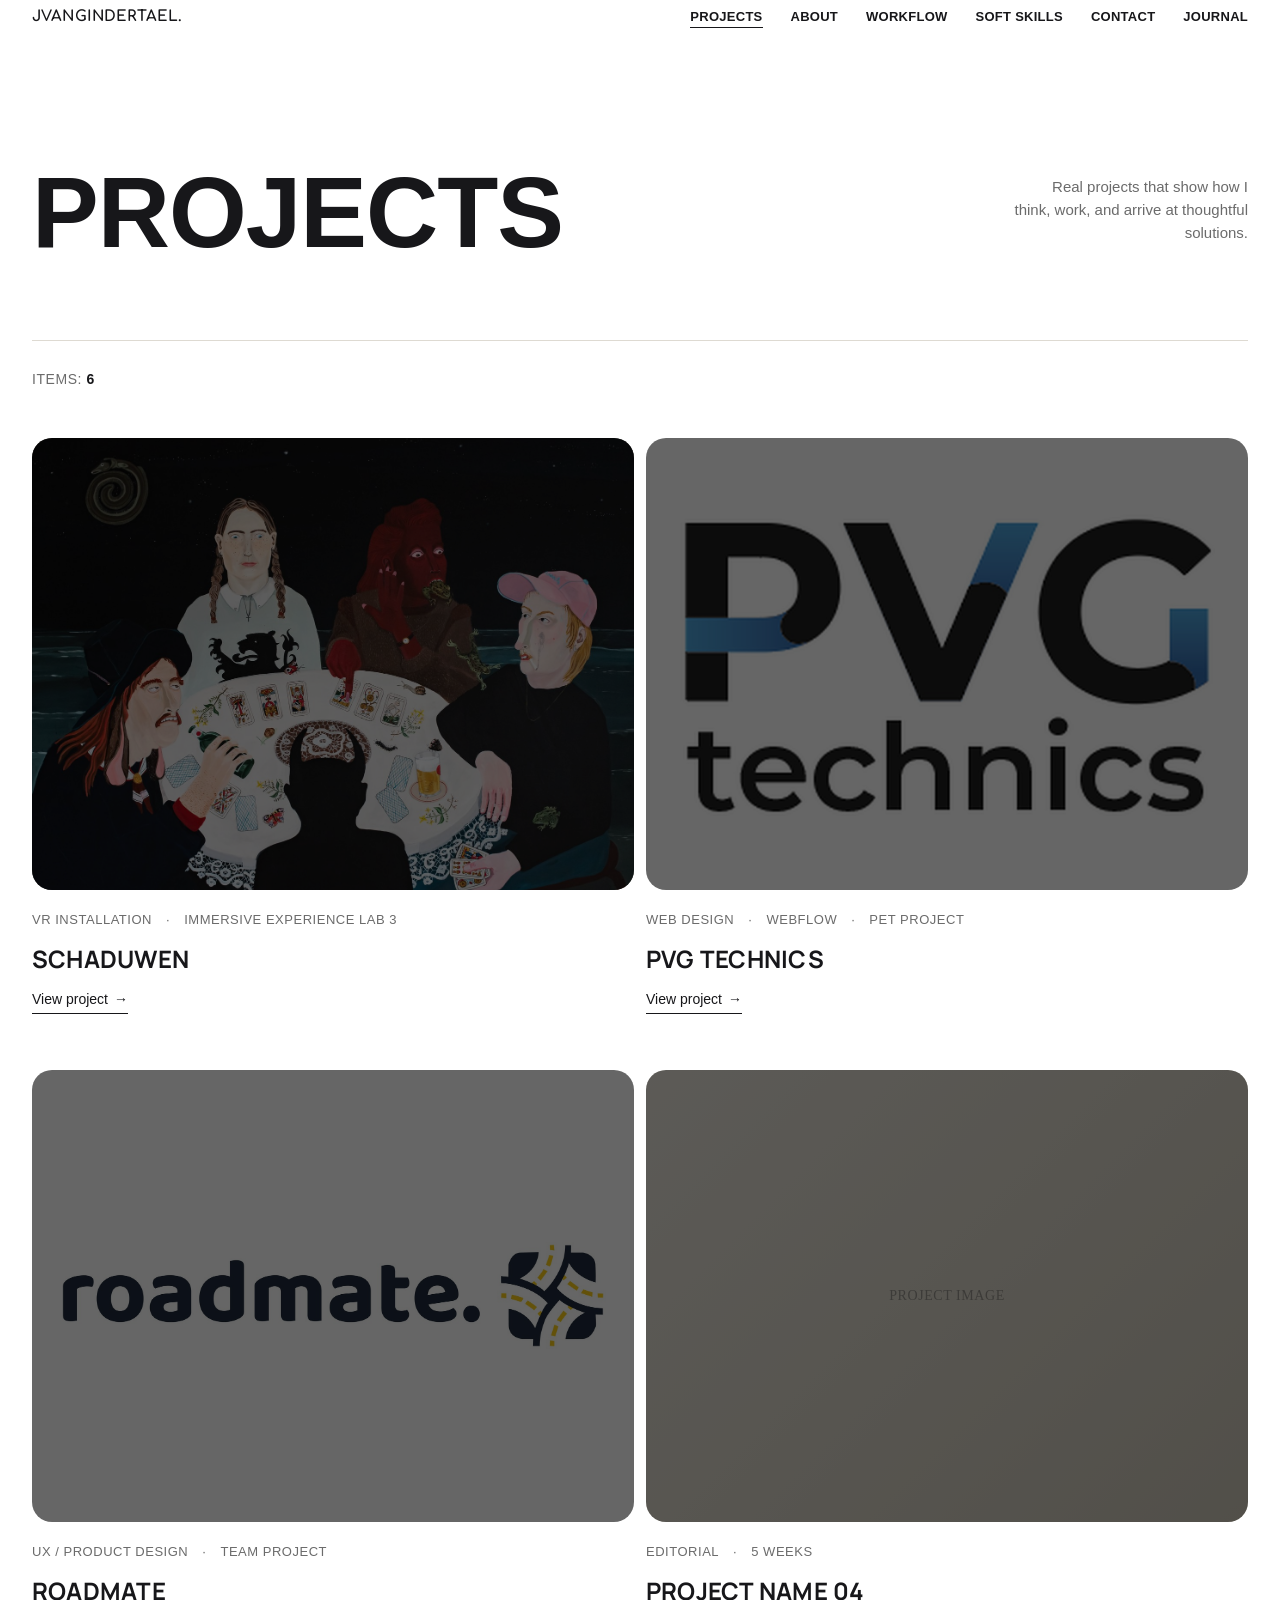
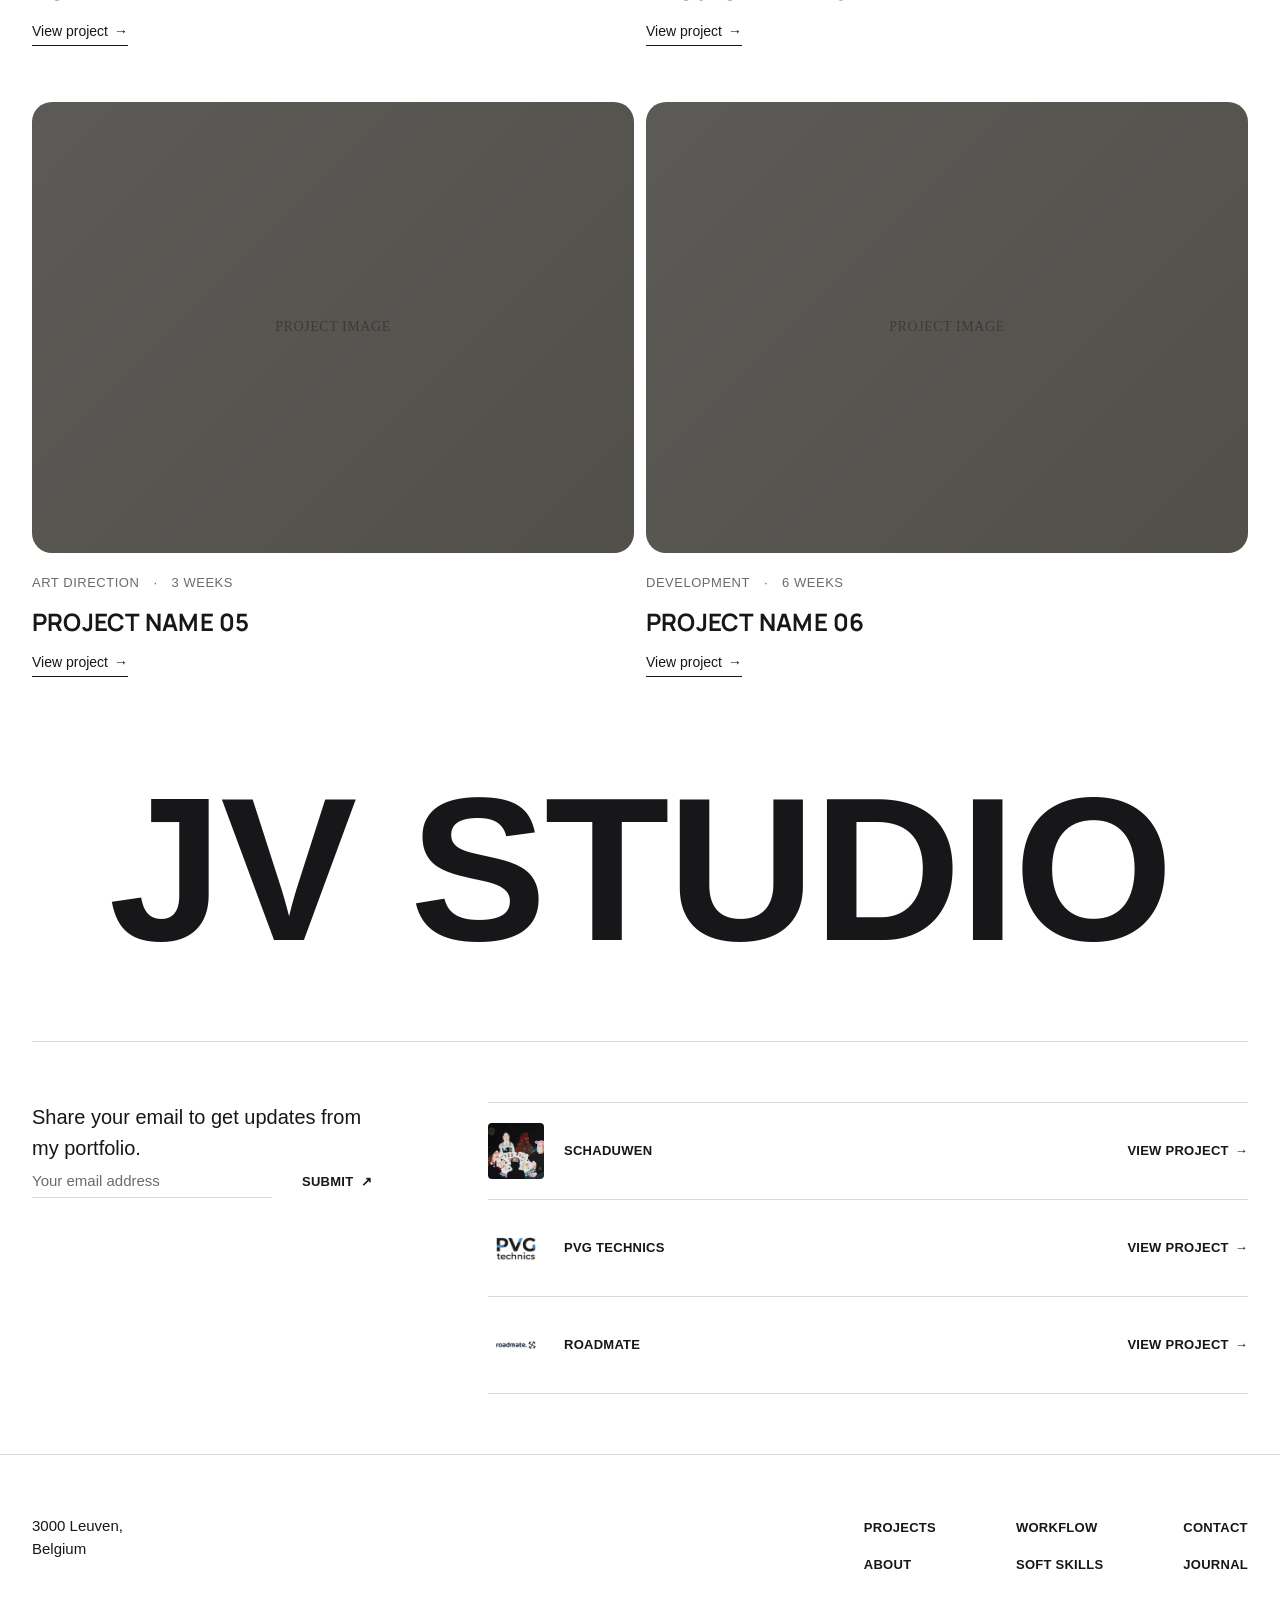
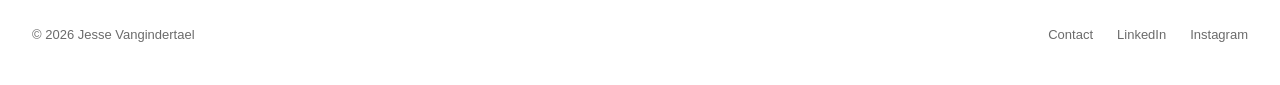
==== commit 73aa3c5f: "Add RoadMate project page and link it from homepage and footers RoadMate is a Digital Experience Des" ====
--- a/index.html
+++ b/index.html
@@ -62,10 +62,10 @@
         <span class="project-link">View project</span>
       </a>
 
-      <a class="project-card" href="#">
-        <div class="project-thumb" data-label="Project image"><span class="project-view">View</span></div>
-        <div class="project-meta"><span>Product design</span><span>·</span><span>2 weeks</span></div>
-        <h3>Project name 03</h3>
+      <a class="project-card" href="roadmate.html">
+        <div class="project-thumb is-logo"><img src="assets/img/projects/roadmate-logo.jpg" alt="RoadMate logo"><span class="project-view">View</span></div>
+        <div class="project-meta"><span>UX / Product design</span><span>·</span><span>Team project</span></div>
+        <h3>RoadMate</h3>
         <span class="project-link">View project</span>
       </a>
 
@@ -123,9 +123,9 @@
           </a>
         </li>
         <li>
-          <a href="#">
-            <div class="highlight-thumb"></div>
-            <span class="highlight-title">Project name 03</span>
+          <a href="roadmate.html">
+            <div class="highlight-thumb is-logo"><img src="assets/img/projects/roadmate-logo.jpg" alt="RoadMate logo"></div>
+            <span class="highlight-title">RoadMate</span>
             <span class="highlight-link">View project <span aria-hidden="true">→</span></span>
           </a>
         </li>
--- a/assets/css/style.css
+++ b/assets/css/style.css
@@ -10,7 +10,7 @@
   --muted: #6b6b6b;
   --line: #dedad2;
   --accent: #c1502e;
-  --container: 1240px;
+  --container: 1400px;
   --gap: 24px;
   --serif: Georgia, 'Iowan Old Style', 'Palatino Linotype', 'Times New Roman', serif;
   --sans: -apple-system, BlinkMacSystemFont, 'Segoe UI', Roboto, Helvetica, Arial, sans-serif;
@@ -143,7 +143,7 @@
 
 .hero h1 {
   font-family: var(--sans);
-  font-weight: 800;
+  font-weight: 700;
   font-size: clamp(48px, 9vw, 100px);
   line-height: 0.95;
   letter-spacing: -0.01em;
@@ -217,7 +217,7 @@
 .project-thumb {
   position: relative;
   aspect-ratio: 4 / 3;
-  border-radius: 4px;
+  border-radius: 20px;
   overflow: hidden;
   background: linear-gradient(135deg, #e7e3da 0%, #d8d3c6 60%, #cdc7b8 100%);
   margin-bottom: 20px;
